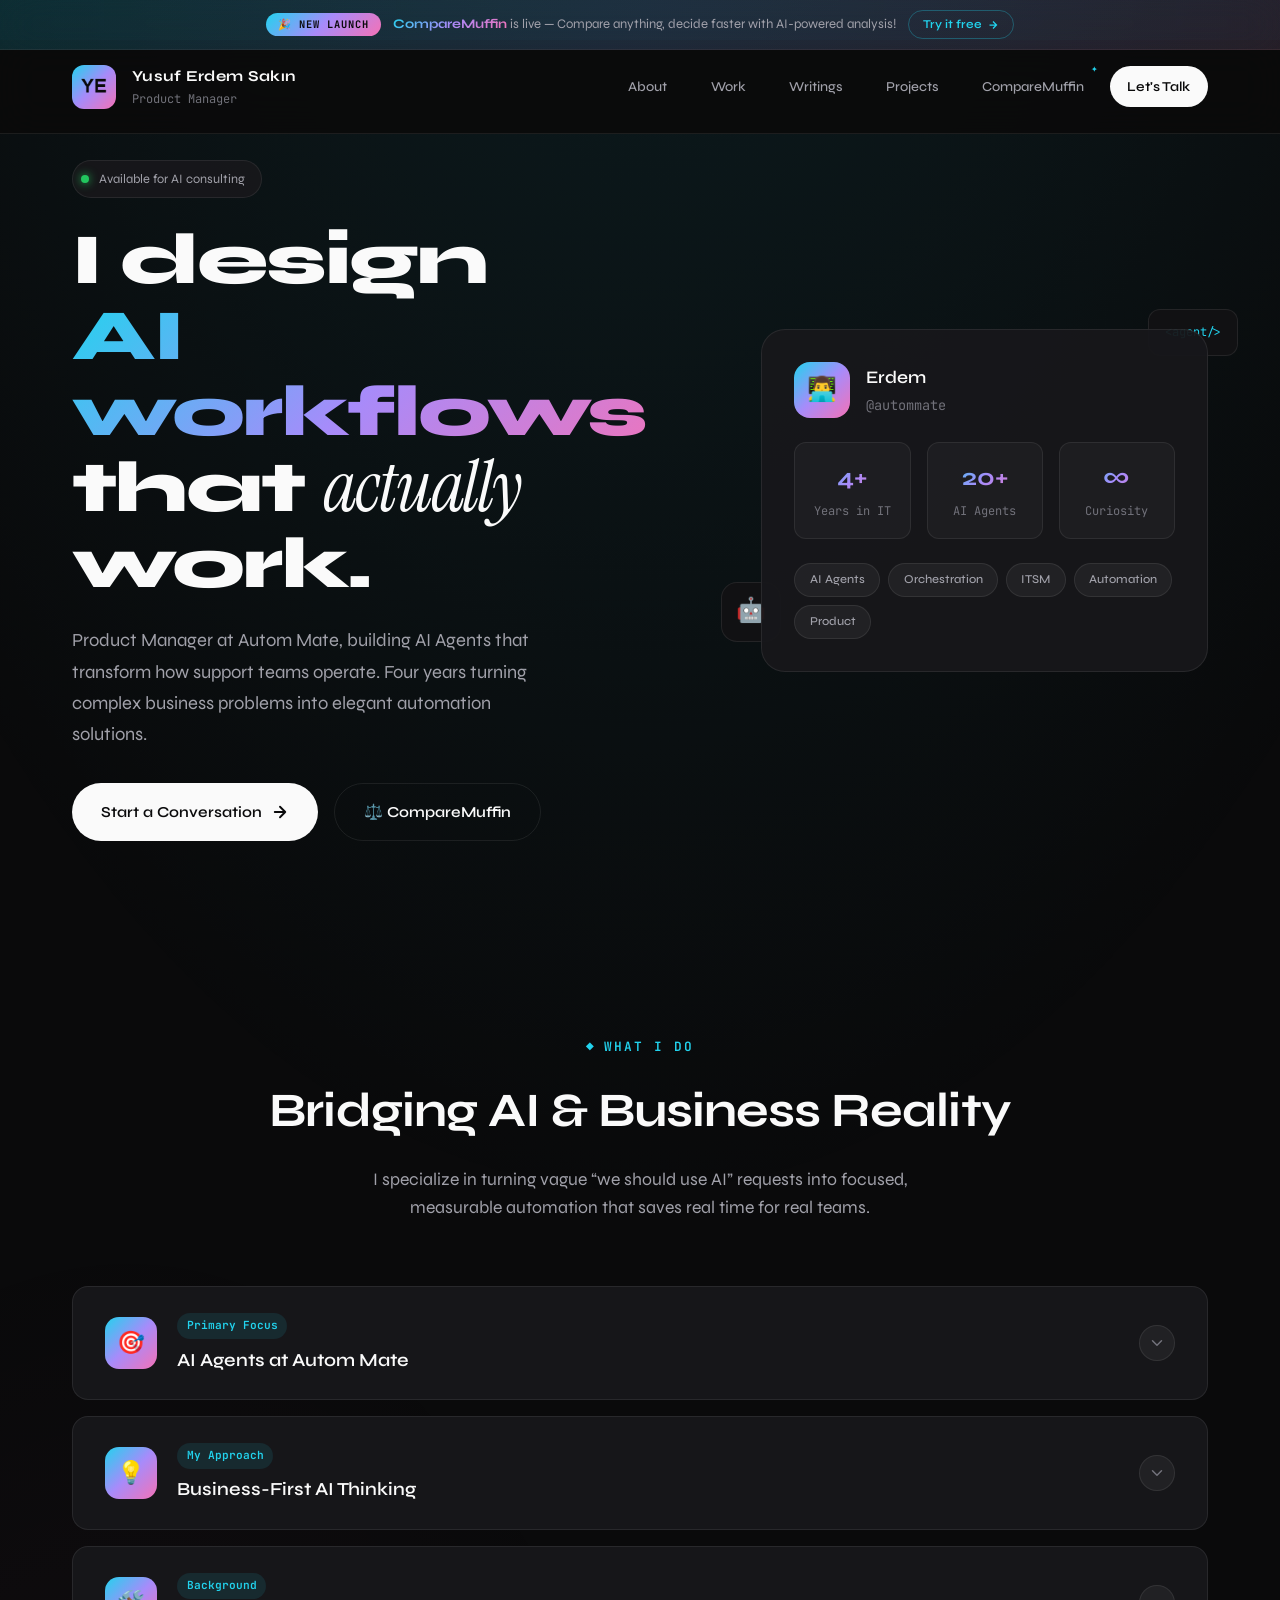
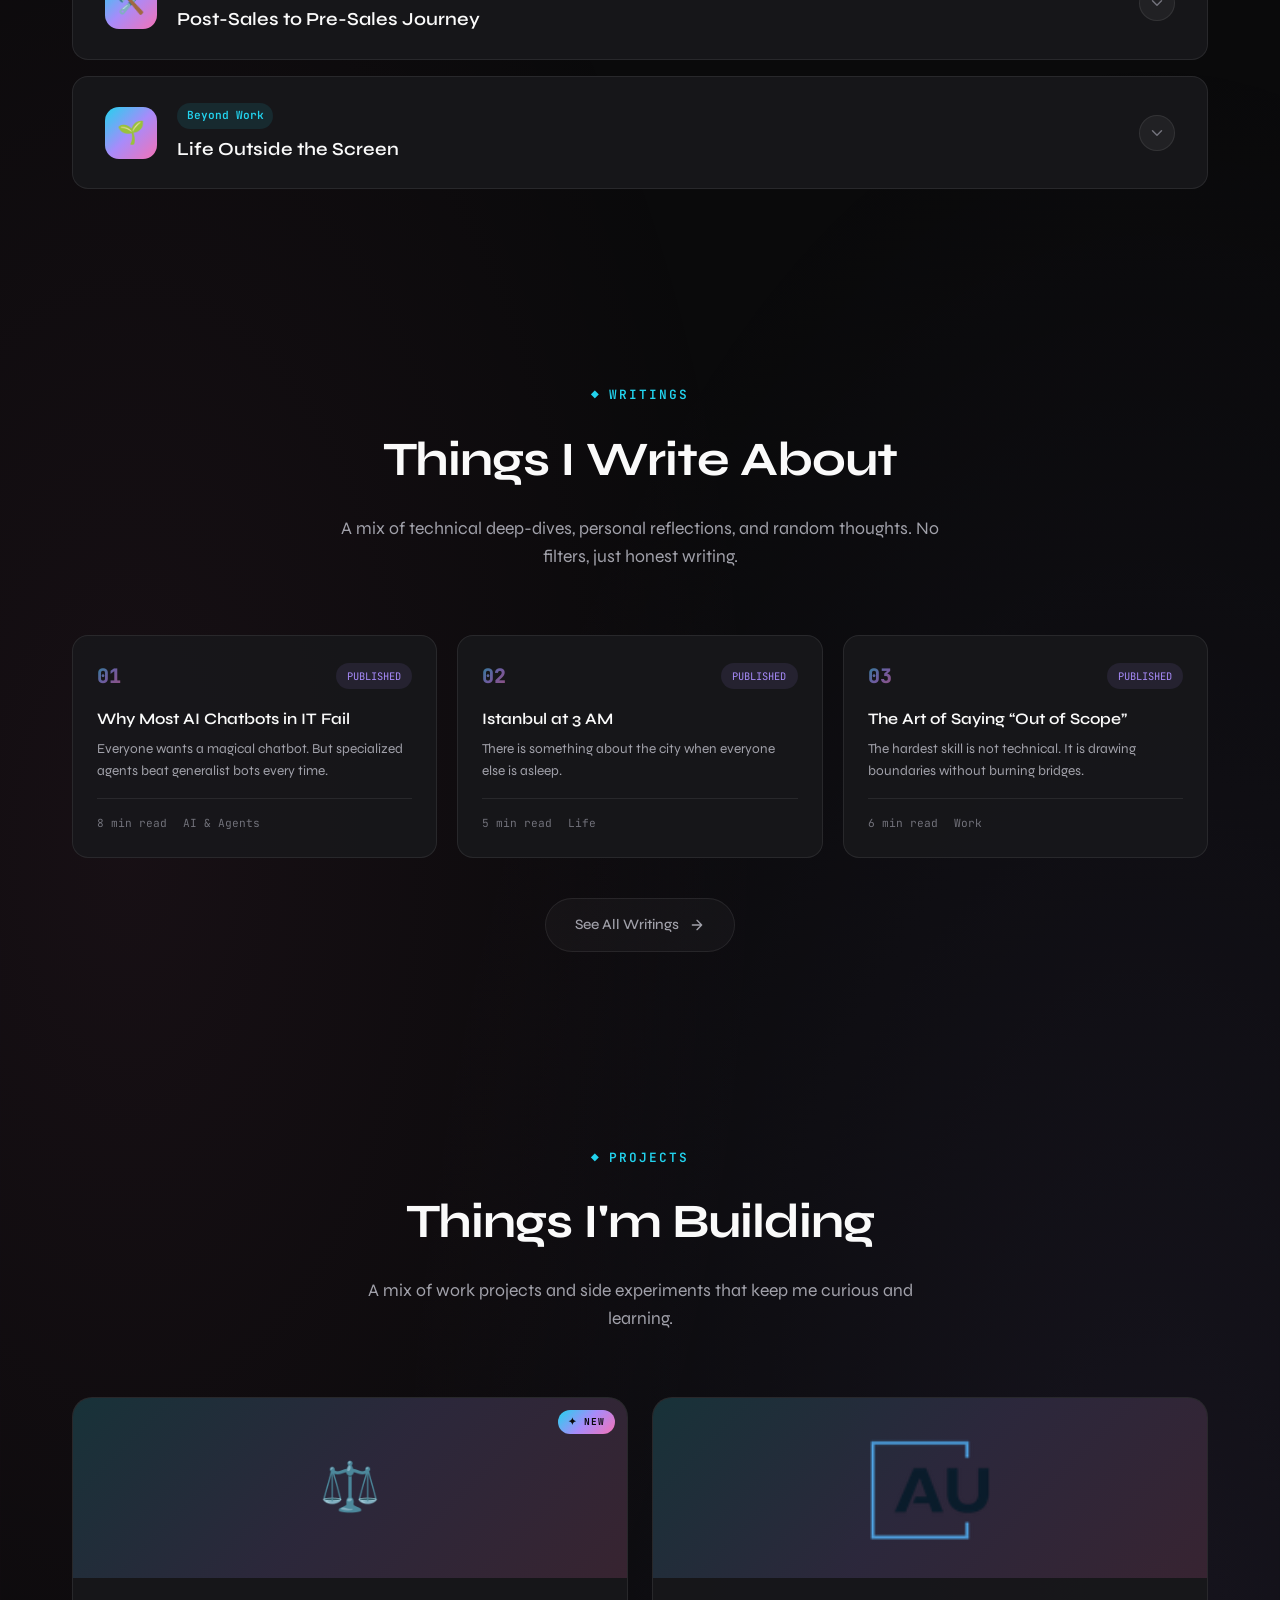
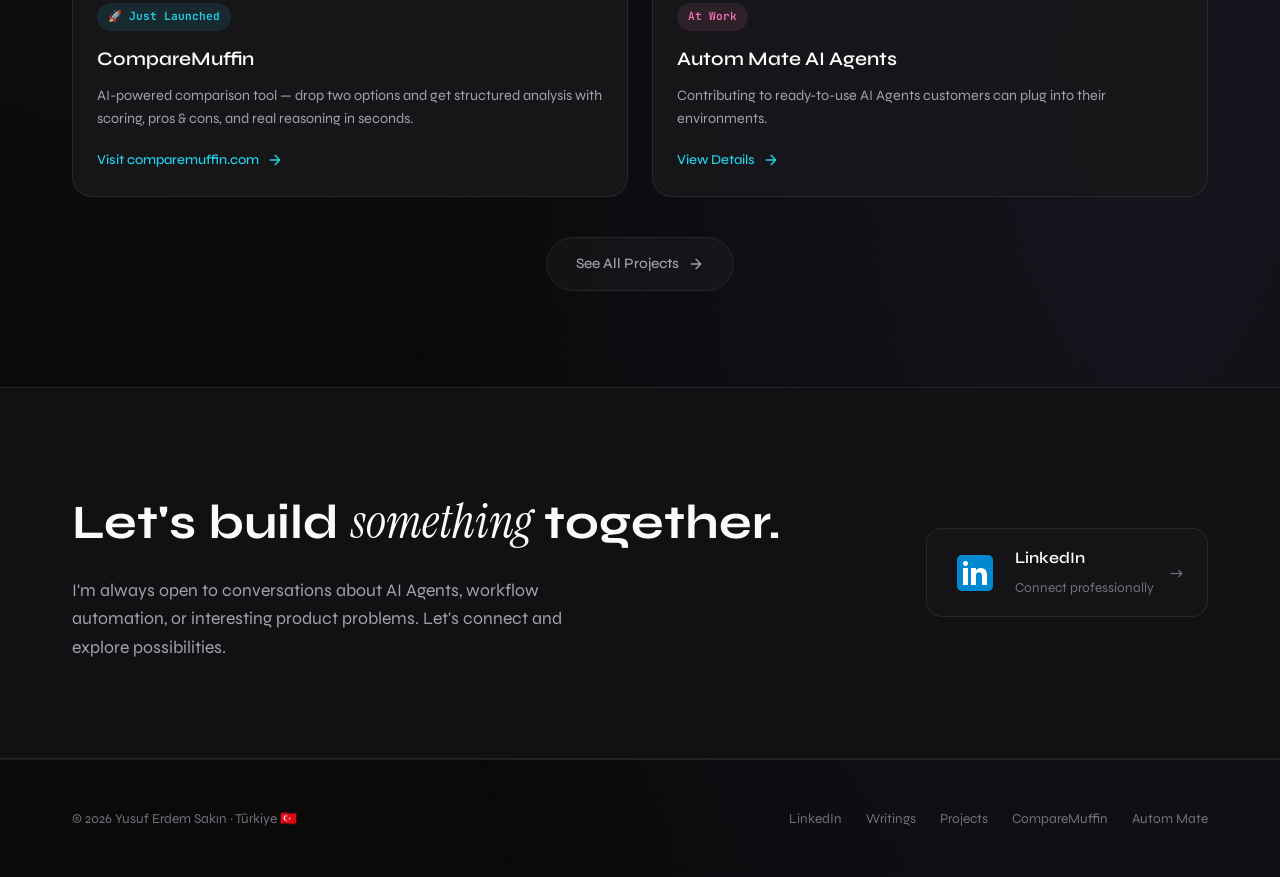
==== index.html @ fed578f1 "Update index.html" ====
<!DOCTYPE html>
<html lang="en">
  <head>
    <meta charset="UTF-8" />
    <title>Yusuf Erdem Sakın – AI Product Designer</title>
    <meta name="viewport" content="width=device-width, initial-scale=1" />
    <meta name="description" content="Personal website of Yusuf Erdem Sakın – Product Manager at Autom Mate, working on AI Agents and workflow automation." />
    <link rel="icon" type="image/png" sizes="32x32" href="favicon.png">
    <link rel="icon" type="image/png" sizes="16x16" href="favicon.png">
    <link rel="apple-touch-icon" sizes="180x180" href="favicon.png">
    <link rel="preconnect" href="https://fonts.googleapis.com">
    <link rel="preconnect" href="https://fonts.gstatic.com" crossorigin>
    <link href="https://fonts.googleapis.com/css2?family=Instrument+Serif:ital@0;1&family=Syne:wght@400;500;600;700;800&family=JetBrains+Mono:wght@400;500&display=swap" rel="stylesheet">
    <style>
      :root {
        --bg-primary: #0a0a0b;
        --bg-secondary: #111113;
        --bg-tertiary: #18181b;
        --bg-card: rgba(24, 24, 27, 0.6);
        --border: rgba(255, 255, 255, 0.08);
        --border-hover: rgba(255, 255, 255, 0.15);
        --text-primary: #fafafa;
        --text-secondary: #a1a1aa;
        --text-muted: #71717a;
        --accent-primary: #22d3ee;
        --accent-secondary: #a78bfa;
        --accent-tertiary: #f472b6;
        --gradient-main: linear-gradient(135deg, #22d3ee 0%, #a78bfa 50%, #f472b6 100%);
        --gradient-subtle: linear-gradient(135deg, rgba(34, 211, 238, 0.15) 0%, rgba(167, 139, 250, 0.15) 50%, rgba(244, 114, 182, 0.15) 100%);
        --font-display: 'Syne', sans-serif;
        --font-serif: 'Instrument Serif', Georgia, serif;
        --font-mono: 'JetBrains Mono', monospace;
        --ease-out-expo: cubic-bezier(0.16, 1, 0.3, 1);
        --ease-out-back: cubic-bezier(0.34, 1.56, 0.64, 1);
      }
      * { box-sizing: border-box; margin: 0; padding: 0; }
      html { scroll-behavior: smooth; }
      body {
        font-family: var(--font-display); background: var(--bg-primary); color: var(--text-primary);
        -webkit-font-smoothing: antialiased; line-height: 1.6; overflow-x: hidden; transform: translateZ(0);
      }
      ::selection { background: var(--accent-primary); color: var(--bg-primary); }
      a { color: inherit; text-decoration: none; }
      .bg-gradient {
        position: fixed; inset: 0; pointer-events: none; z-index: -1;
        background: radial-gradient(ellipse 80% 50% at 50% -20%, rgba(34,211,238,0.12), transparent),
          radial-gradient(ellipse 60% 40% at 90% 80%, rgba(167,139,250,0.08), transparent),
          radial-gradient(ellipse 50% 30% at 10% 60%, rgba(244,114,182,0.06), transparent);
      }
      .page { position: relative; min-height: 100vh; }
      .container { max-width: 1200px; margin: 0 auto; padding: 0 2rem; }

      /* ANNOUNCEMENT BANNER */
      .announcement-bar {
        position: fixed; top: 0; left: 0; right: 0; z-index: 200; padding: 10px 2rem;
        background: linear-gradient(135deg, rgba(34,211,238,0.12), rgba(167,139,250,0.12), rgba(244,114,182,0.12));
        border-bottom: 1px solid var(--border); backdrop-filter: blur(20px); overflow: hidden;
      }
      .announcement-bar::before {
        content: ''; position: absolute; top: 0; left: -100%; width: 300%; height: 100%;
        background: linear-gradient(90deg, transparent, rgba(34,211,238,0.06), transparent);
        animation: shimmer 3s ease-in-out infinite;
      }
      @keyframes shimmer { 0%{transform:translateX(-33%)} 100%{transform:translateX(33%)} }
      .announcement-inner {
        position: relative; z-index: 1; display: flex; align-items: center;
        justify-content: center; gap: 12px; flex-wrap: wrap; max-width: 1200px; margin: 0 auto;
      }
      .announcement-badge {
        background: var(--gradient-main); color: var(--bg-primary); padding: 3px 12px;
        border-radius: 100px; font-size: 0.65rem; font-weight: 700; font-family: var(--font-mono);
        text-transform: uppercase; letter-spacing: 1px; animation: badgePulse 2s ease-in-out infinite;
      }
      @keyframes badgePulse {
        0%,100%{box-shadow:0 0 0 0 rgba(34,211,238,0.4)} 50%{box-shadow:0 0 0 6px rgba(34,211,238,0)}
      }
      .announcement-text { font-size: 0.82rem; color: var(--text-secondary); }
      .announcement-text strong {
        background: var(--gradient-main); -webkit-background-clip: text;
        -webkit-text-fill-color: transparent; background-clip: text; font-weight: 700;
      }
      .announcement-link {
        display: inline-flex; align-items: center; gap: 5px; padding: 4px 14px;
        border: 1px solid rgba(34,211,238,0.3); border-radius: 100px;
        font-size: 0.75rem; font-weight: 600; color: var(--accent-primary); transition: all 0.3s ease;
      }
      .announcement-link:hover {
        background: var(--accent-primary); color: var(--bg-primary);
        border-color: var(--accent-primary); transform: scale(1.05);
      }
      .announcement-link svg { transition: transform 0.3s ease; }
      .announcement-link:hover svg { transform: translateX(3px); }

      header {
        position: fixed; top: 40px; left: 0; right: 0; z-index: 100; padding: 1.5rem 0;
        background: rgba(10,10,11,0.9); backdrop-filter: blur(20px); border-bottom: 1px solid var(--border);
      }
      .nav { display: flex; align-items: center; justify-content: space-between; }
      .logo { display: flex; align-items: center; gap: 1rem; }
      .logo-mark { width: 44px; height: 44px; border-radius: 12px; object-fit: cover; transition: transform 0.4s var(--ease-out-back); }
      .logo:hover .logo-mark { transform: rotate(-10deg) scale(1.05); }
      .logo-text { display: flex; flex-direction: column; gap: 0.1rem; }
      .logo-name { font-weight: 700; font-size: 0.95rem; letter-spacing: 0.02em; }
      .logo-title { font-size: 0.75rem; color: var(--text-muted); font-family: var(--font-mono); }
      .nav-links { display: flex; align-items: center; gap: 0.5rem; }
      .nav-link {
        padding: 0.6rem 1.1rem; font-size: 0.85rem; font-weight: 500; color: var(--text-secondary);
        border-radius: 100px; transition: all 0.3s var(--ease-out-expo); position: relative;
      }
      .nav-link:hover { color: var(--text-primary); background: rgba(255,255,255,0.05); }
      .nav-link-cta { background: var(--text-primary); color: var(--bg-primary); font-weight: 600; }
      .nav-link-cta:hover { background: var(--accent-primary); color: var(--bg-primary); transform: translateY(-2px); box-shadow: 0 10px 30px rgba(34,211,238,0.3); }
      .nav-link-new { position: relative; }
      .nav-link-new::before {
        content: '\2726'; position: absolute; top: -2px; right: 4px; font-size: 0.5rem;
        color: var(--accent-primary); animation: sparkle 1.5s ease-in-out infinite;
      }
      @keyframes sparkle { 0%,100%{opacity:1;transform:scale(1)} 50%{opacity:0.4;transform:scale(0.7)} }

      .hero { min-height: 100vh; display: flex; align-items: center; padding: 10rem 0 6rem; position: relative; }
      .hero-content { display: grid; grid-template-columns: 1.4fr 1fr; gap: 4rem; align-items: center; }
      .hero-badge {
        display: inline-flex; align-items: center; gap: 0.6rem; padding: 0.5rem 1rem 0.5rem 0.5rem;
        background: rgba(24,24,27,0.95); border: 1px solid var(--border); border-radius: 100px;
        font-size: 0.8rem; color: var(--text-secondary); margin-bottom: 1.5rem;
        animation: slideUp 0.8s var(--ease-out-expo) 0.1s both;
      }
      .hero-badge-dot { width: 8px; height: 8px; background: #22c55e; border-radius: 50%; animation: pulse 2s ease-in-out infinite; box-shadow: 0 0 10px #22c55e; }
      @keyframes pulse { 0%,100%{opacity:1;transform:scale(1)} 50%{opacity:0.5;transform:scale(0.8)} }
      .hero-title { font-size: clamp(3rem,6vw,4.5rem); font-weight: 800; line-height: 1.05; letter-spacing: -0.03em; margin-bottom: 1.5rem; animation: slideUp 0.8s var(--ease-out-expo) 0.2s both; }
      .hero-title-line { display: block; }
      .hero-title-gradient { background: var(--gradient-main); -webkit-background-clip: text; -webkit-text-fill-color: transparent; background-clip: text; }
      .hero-title-serif { font-family: var(--font-serif); font-weight: 400; font-style: italic; }
      .hero-subtitle { font-size: 1.15rem; color: var(--text-secondary); max-width: 480px; margin-bottom: 2rem; line-height: 1.7; animation: slideUp 0.8s var(--ease-out-expo) 0.3s both; }
      .hero-cta { display: flex; gap: 1rem; animation: slideUp 0.8s var(--ease-out-expo) 0.4s both; }
      .btn { display: inline-flex; align-items: center; gap: 0.6rem; padding: 1rem 1.8rem; font-size: 0.95rem; font-weight: 600; font-family: var(--font-display); border-radius: 100px; border: none; cursor: pointer; transition: all 0.4s var(--ease-out-expo); }
      .btn-primary { background: var(--text-primary); color: var(--bg-primary); }
      .btn-primary:hover { background: var(--accent-primary); transform: translateY(-3px); box-shadow: 0 20px 40px rgba(34,211,238,0.25); }
      .btn-secondary { background: transparent; color: var(--text-primary); border: 1px solid var(--border); }
      .btn-secondary:hover { border-color: var(--text-primary); background: rgba(255,255,255,0.05); }
      .btn-icon { transition: transform 0.3s var(--ease-out-expo); }
      .btn:hover .btn-icon { transform: translateX(4px); }

      .hero-card { position: relative; animation: slideUp 0.8s var(--ease-out-expo) 0.5s both; }
      .hero-card-inner { background: rgba(24,24,27,0.95); border: 1px solid var(--border); border-radius: 24px; padding: 2rem; position: relative; overflow: hidden; }
      .hero-card-inner::before { content: ''; position: absolute; inset: 0; background: var(--gradient-subtle); opacity: 0; transition: opacity 0.4s ease; }
      .hero-card:hover .hero-card-inner::before { opacity: 1; }
      .hero-card-header { display: flex; align-items: center; gap: 1rem; margin-bottom: 1.5rem; position: relative; z-index: 1; }
      .hero-card-avatar { width: 56px; height: 56px; border-radius: 16px; background: var(--gradient-main); display: flex; align-items: center; justify-content: center; font-size: 1.5rem; }
      .hero-card-info h3 { font-size: 1.1rem; font-weight: 600; margin-bottom: 0.2rem; }
      .hero-card-info p { font-size: 0.85rem; color: var(--text-muted); font-family: var(--font-mono); }
      .hero-card-stats { display: grid; grid-template-columns: repeat(3,1fr); gap: 1rem; margin-bottom: 1.5rem; position: relative; z-index: 1; }
      .stat { text-align: center; padding: 1rem; background: rgba(255,255,255,0.03); border-radius: 12px; border: 1px solid var(--border); }
      .stat-value { font-size: 1.5rem; font-weight: 700; background: var(--gradient-main); -webkit-background-clip: text; -webkit-text-fill-color: transparent; background-clip: text; }
      .stat-label { font-size: 0.75rem; color: var(--text-muted); margin-top: 0.3rem; font-family: var(--font-mono); }
      .hero-card-tags { display: flex; flex-wrap: wrap; gap: 0.5rem; position: relative; z-index: 1; }
      .tag { padding: 0.4rem 0.9rem; font-size: 0.75rem; font-weight: 500; background: rgba(255,255,255,0.05); border: 1px solid var(--border); border-radius: 100px; color: var(--text-secondary); transition: all 0.3s ease; }
      .tag:hover { border-color: var(--accent-primary); color: var(--accent-primary); }
      .floating-element { position: absolute; pointer-events: none; }
      .floating-code { top: -20px; right: -30px; background: var(--bg-secondary); border: 1px solid var(--border); border-radius: 12px; padding: 0.8rem 1rem; font-family: var(--font-mono); font-size: 0.75rem; color: var(--accent-primary); animation: float 6s ease-in-out infinite; }
      .floating-emoji { bottom: 30px; left: -40px; width: 60px; height: 60px; background: var(--bg-secondary); border: 1px solid var(--border); border-radius: 16px; display: flex; align-items: center; justify-content: center; font-size: 1.5rem; animation: float 5s ease-in-out infinite reverse; }
      @keyframes float { 0%,100%{transform:translateY(0) rotate(0deg)} 50%{transform:translateY(-15px) rotate(3deg)} }

      section { padding: 6rem 0; position: relative; }
      .section-header { text-align: center; margin-bottom: 4rem; }
      .section-label { display: inline-flex; align-items: center; gap: 0.5rem; font-size: 0.8rem; font-weight: 600; font-family: var(--font-mono); color: var(--accent-primary); text-transform: uppercase; letter-spacing: 0.15em; margin-bottom: 1rem; }
      .section-title { font-size: clamp(2rem,4vw,3rem); font-weight: 700; letter-spacing: -0.02em; margin-bottom: 1rem; }
      .section-subtitle { font-size: 1.1rem; color: var(--text-secondary); max-width: 600px; margin: 0 auto; }

      .work-grid { display: flex; flex-direction: column; gap: 1rem; }
      .work-card { background: rgba(24,24,27,0.95); border: 1px solid var(--border); border-radius: 16px; overflow: hidden; transition: border-color 0.3s ease; }
      .work-card:hover { border-color: var(--border-hover); }
      .work-card.active { border-color: var(--accent-primary); }
      .work-card-header { display: flex; align-items: center; gap: 1.25rem; padding: 1.5rem 2rem; cursor: pointer; transition: background 0.3s ease; }
      .work-card-header:hover { background: rgba(255,255,255,0.02); }
      .work-card-icon { width: 52px; height: 52px; border-radius: 14px; background: var(--gradient-main); display: flex; align-items: center; justify-content: center; font-size: 1.4rem; flex-shrink: 0; }
      .work-card-header-content { flex: 1; min-width: 0; }
      .work-card-label { display: inline-block; font-size: 0.7rem; font-weight: 600; font-family: var(--font-mono); padding: 0.25rem 0.6rem; background: rgba(34,211,238,0.1); color: var(--accent-primary); border-radius: 100px; margin-bottom: 0.4rem; }
      .work-card-header h3 { font-size: 1.15rem; font-weight: 600; margin: 0; }
      .work-card-toggle { width: 36px; height: 36px; border-radius: 50%; background: rgba(255,255,255,0.05); border: 1px solid var(--border); display: flex; align-items: center; justify-content: center; flex-shrink: 0; transition: all 0.4s var(--ease-out-expo); }
      .work-card-toggle svg { width: 18px; height: 18px; color: var(--text-muted); transition: transform 0.4s var(--ease-out-expo), color 0.3s ease; }
      .work-card.active .work-card-toggle { background: var(--accent-primary); border-color: var(--accent-primary); }
      .work-card.active .work-card-toggle svg { transform: rotate(180deg); color: var(--bg-primary); }
      .work-card-body { max-height: 0; overflow: hidden; transition: max-height 0.5s var(--ease-out-expo); }
      .work-card.active .work-card-body { max-height: 600px; }
      .work-card-content { padding: 0 2rem 2rem; border-top: 1px solid var(--border); }
      .work-card-description { font-size: 0.95rem; color: var(--text-secondary); line-height: 1.8; margin: 1.5rem 0; }
      .work-card-details { display: grid; grid-template-columns: repeat(2,1fr); gap: 1rem; margin-bottom: 1.5rem; }
      .work-card-detail { background: rgba(255,255,255,0.02); border: 1px solid var(--border); border-radius: 10px; padding: 1rem; }
      .work-card-detail-label { font-size: 0.7rem; font-family: var(--font-mono); color: var(--text-muted); text-transform: uppercase; letter-spacing: 0.05em; margin-bottom: 0.4rem; }
      .work-card-detail-value { font-size: 0.9rem; color: var(--text-primary); font-weight: 500; }
      .work-card-highlights { margin-bottom: 1.5rem; }
      .work-card-highlights h4 { font-size: 0.8rem; font-family: var(--font-mono); color: var(--text-muted); text-transform: uppercase; letter-spacing: 0.05em; margin-bottom: 0.75rem; }
      .work-card-highlights ul { list-style: none; display: flex; flex-direction: column; gap: 0.5rem; }
      .work-card-highlights li { font-size: 0.9rem; color: var(--text-secondary); padding-left: 1.25rem; position: relative; }
      .work-card-highlights li::before { content: '\2192'; position: absolute; left: 0; color: var(--accent-primary); }
      .work-card-meta { display: flex; flex-wrap: wrap; gap: 0.5rem; }
      .work-card-meta span { font-size: 0.75rem; font-family: var(--font-mono); color: var(--text-muted); padding: 0.35rem 0.75rem; background: rgba(255,255,255,0.03); border: 1px solid var(--border); border-radius: 6px; }

      .writing-preview-grid { display: grid; grid-template-columns: repeat(3,1fr); gap: 1.25rem; }
      .writing-preview-card { background: rgba(24,24,27,0.95); border: 1px solid var(--border); border-radius: 16px; padding: 1.5rem; transition: all 0.3s var(--ease-out-expo); cursor: pointer; display: block; }
      .writing-preview-card:hover { border-color: var(--accent-secondary); transform: translateY(-4px); }
      .writing-preview-header { display: flex; align-items: center; justify-content: space-between; margin-bottom: 1rem; }
      .writing-preview-number { font-size: 1.25rem; font-weight: 800; font-family: var(--font-mono); background: var(--gradient-main); -webkit-background-clip: text; -webkit-text-fill-color: transparent; background-clip: text; opacity: 0.6; }
      .writing-preview-status { font-size: 0.65rem; font-family: var(--font-mono); padding: 0.3rem 0.7rem; border-radius: 100px; background: rgba(167,139,250,0.1); color: var(--accent-secondary); text-transform: uppercase; }
      .writing-preview-card h3 { font-size: 1rem; font-weight: 600; margin-bottom: 0.5rem; line-height: 1.4; }
      .writing-preview-card p { font-size: 0.85rem; color: var(--text-secondary); line-height: 1.6; display: -webkit-box; -webkit-line-clamp: 2; -webkit-box-orient: vertical; overflow: hidden; }
      .writing-preview-meta { display: flex; align-items: center; gap: 1rem; margin-top: 1rem; padding-top: 1rem; border-top: 1px solid var(--border); }
      .writing-preview-meta span { font-size: 0.7rem; font-family: var(--font-mono); color: var(--text-muted); }

      .projects-preview-grid { display: grid; grid-template-columns: repeat(2,1fr); gap: 1.5rem; }
      .project-card { background: rgba(24,24,27,0.95); border: 1px solid var(--border); border-radius: 20px; overflow: hidden; transition: border-color 0.3s ease, transform 0.3s ease; cursor: pointer; position: relative; }
      .project-card:hover { border-color: var(--border-hover); transform: translateY(-4px); }
      .project-visual { height: 180px; background: var(--gradient-subtle); display: flex; align-items: center; justify-content: center; }
      .project-visual-content { font-size: 3rem; }
      .project-info { padding: 1.5rem; }
      .project-label { display: inline-block; font-size: 0.7rem; font-weight: 600; font-family: var(--font-mono); padding: 0.3rem 0.7rem; border-radius: 100px; margin-bottom: 0.8rem; }
      .project-label-work { background: rgba(244,114,182,0.1); color: var(--accent-tertiary); }
      .project-label-new { background: rgba(34,211,238,0.1); color: var(--accent-primary); }
      .project-info h3 { font-size: 1.2rem; font-weight: 600; margin-bottom: 0.6rem; }
      .project-info p { font-size: 0.9rem; color: var(--text-secondary); line-height: 1.6; margin-bottom: 1rem; }
      .project-link { display: inline-flex; align-items: center; gap: 0.5rem; font-size: 0.85rem; font-weight: 500; color: var(--accent-primary); transition: gap 0.3s ease; }
      .project-link:hover { gap: 0.8rem; }
      .project-new-badge { position: absolute; top: 12px; right: 12px; background: var(--gradient-main); color: var(--bg-primary); padding: 4px 10px; border-radius: 100px; font-size: 0.6rem; font-weight: 700; font-family: var(--font-mono); text-transform: uppercase; letter-spacing: 1px; z-index: 2; animation: badgePulse 2s ease-in-out infinite; }

      .section-cta { display: flex; justify-content: center; margin-top: 2.5rem; }
      .section-cta-btn { display: inline-flex; align-items: center; gap: 0.6rem; padding: 0.9rem 1.8rem; background: rgba(255,255,255,0.03); border: 1px solid var(--border); border-radius: 100px; font-size: 0.9rem; font-weight: 500; color: var(--text-secondary); transition: all 0.3s var(--ease-out-expo); }
      .section-cta-btn:hover { background: rgba(255,255,255,0.06); border-color: var(--border-hover); color: var(--text-primary); transform: translateY(-2px); }
      .section-cta-btn svg { transition: transform 0.3s ease; }
      .section-cta-btn:hover svg { transform: translateX(4px); }

      .contact-section { background: var(--bg-secondary); border-top: 1px solid var(--border); border-bottom: 1px solid var(--border); }
      .contact-content { display: grid; grid-template-columns: 1fr auto; gap: 4rem; align-items: center; }
      .contact-text h2 { font-size: clamp(2rem,4vw,3rem); font-weight: 700; margin-bottom: 1rem; }
      .contact-text h2 span { font-family: var(--font-serif); font-style: italic; font-weight: 400; }
      .contact-text p { font-size: 1.1rem; color: var(--text-secondary); max-width: 500px; }
      .contact-actions { display: flex; flex-direction: column; gap: 1rem; }
      .contact-btn { display: flex; align-items: center; gap: 1rem; padding: 1rem 1.5rem; background: var(--bg-card); border: 1px solid var(--border); border-radius: 16px; transition: all 0.3s var(--ease-out-expo); }
      .contact-btn:hover { border-color: var(--accent-primary); transform: translateX(10px); }
      .contact-btn-icon { width: 44px; height: 44px; border-radius: 12px; background: var(--gradient-main); display: flex; align-items: center; justify-content: center; font-size: 1.2rem; }
      .contact-btn-icon-image { width: 48px; height: 48px; background: transparent; padding: 0; }
      .contact-logo { width: 48px; height: 48px; border-radius: 12px; object-fit: cover; display: block; }
      .contact-btn-text { flex: 1; }
      .contact-btn-text strong { display: block; font-weight: 600; margin-bottom: 0.2rem; }
      .contact-btn-text span { font-size: 0.85rem; color: var(--text-muted); }
      .contact-btn-arrow { color: var(--text-muted); transition: transform 0.3s ease; }
      .contact-btn:hover .contact-btn-arrow { transform: translateX(5px); color: var(--accent-primary); }

      footer { padding: 3rem 0; border-top: 1px solid var(--border); }
      .footer-content { display: flex; justify-content: space-between; align-items: center; }
      .footer-copy { font-size: 0.85rem; color: var(--text-muted); }
      .footer-links { display: flex; gap: 1.5rem; }
      .footer-links a { font-size: 0.85rem; color: var(--text-muted); transition: color 0.3s ease; }
      .footer-links a:hover { color: var(--accent-primary); }

      @keyframes slideUp { from{opacity:0;transform:translateY(30px)} to{opacity:1;transform:translateY(0)} }
      .animate-on-scroll { opacity: 1; }

      @media (max-width: 900px) {
        .hero-content,.projects-preview-grid { grid-template-columns: 1fr; }
        .writing-preview-grid { grid-template-columns: 1fr; }
        .contact-content { grid-template-columns: 1fr; gap: 2rem; }
        .nav-links { display: none; }
        .floating-element { display: none; }
      }
      @media (max-width: 600px) {
        .hero { padding: 9rem 0 4rem; }
        .hero-cta { flex-direction: column; }
        .btn { justify-content: center; }
        .footer-content { flex-direction: column; gap: 1rem; text-align: center; }
        .work-card-details { grid-template-columns: 1fr; }
      }
      .stagger-1{transition-delay:0.1s} .stagger-2{transition-delay:0.2s} .stagger-3{transition-delay:0.3s} .stagger-4{transition-delay:0.4s}
    </style>
  </head>
  <body>
    <div class="bg-gradient"></div>
    <div class="page">
      <div class="announcement-bar">
        <div class="announcement-inner">
          <span class="announcement-badge">&#127881; New Launch</span>
          <span class="announcement-text"><strong>CompareMuffin</strong> is live &mdash; Compare anything, decide faster with AI-powered analysis!</span>
          <a href="https://comparemuffin.com" target="_blank" class="announcement-link">Try it free <svg width="12" height="12" viewBox="0 0 24 24" fill="none" stroke="currentColor" stroke-width="2.5"><path d="M5 12h14M12 5l7 7-7 7"/></svg></a>
        </div>
      </div>
      <header>
        <div class="container">
          <nav class="nav">
            <a href="#" class="logo">
              <img src="favicon.png" alt="YE" class="logo-mark">
              <div class="logo-text"><div class="logo-name">Yusuf Erdem Sak&#305;n</div><div class="logo-title">Product Manager</div></div>
            </a>
            <div class="nav-links">
              <a href="#about" class="nav-link">About</a>
              <a href="#work" class="nav-link">Work</a>
              <a href="writings.html" class="nav-link">Writings</a>
              <a href="projects.html" class="nav-link">Projects</a>
              <a href="https://comparemuffin.com" target="_blank" class="nav-link nav-link-new">CompareMuffin</a>
              <a href="#contact" class="nav-link nav-link-cta">Let's Talk</a>
            </div>
          </nav>
        </div>
      </header>
      <main>
        <section class="hero" id="about">
          <div class="container"><div class="hero-content">
            <div class="hero-text">
              <div class="hero-badge"><span class="hero-badge-dot"></span> Available for AI consulting</div>
              <h1 class="hero-title">
                <span class="hero-title-line">I design</span>
                <span class="hero-title-line hero-title-gradient">AI workflows</span>
                <span class="hero-title-line">that <span class="hero-title-serif">actually</span> work.</span>
              </h1>
              <p class="hero-subtitle">Product Manager at Autom Mate, building AI Agents that transform how support teams operate. Four years turning complex business problems into elegant automation solutions.</p>
              <div class="hero-cta">
                <a href="#contact" class="btn btn-primary">Start a Conversation <svg class="btn-icon" width="18" height="18" viewBox="0 0 24 24" fill="none" stroke="currentColor" stroke-width="2.5" stroke-linecap="round" stroke-linejoin="round"><path d="M5 12h14M12 5l7 7-7 7"/></svg></a>
                <a href="https://comparemuffin.com" target="_blank" class="btn btn-secondary">&#9878;&#65039; CompareMuffin</a>
              </div>
            </div>
            <div class="hero-card">
              <div class="floating-element floating-code">&lt;agent/&gt;</div>
              <div class="floating-element floating-emoji">&#129302;</div>
              <div class="hero-card-inner">
                <div class="hero-card-header">
                  <div class="hero-card-avatar">&#128104;&#8205;&#128187;</div>
                  <div class="hero-card-info"><h3>Erdem</h3><p>@autommate</p></div>
                </div>
                <div class="hero-card-stats">
                  <div class="stat"><div class="stat-value">4+</div><div class="stat-label">Years in IT</div></div>
                  <div class="stat"><div class="stat-value">20+</div><div class="stat-label">AI Agents</div></div>
                  <div class="stat"><div class="stat-value">&infin;</div><div class="stat-label">Curiosity</div></div>
                </div>
                <div class="hero-card-tags">
                  <span class="tag">AI Agents</span><span class="tag">Orchestration</span><span class="tag">ITSM</span><span class="tag">Automation</span><span class="tag">Product</span>
                </div>
              </div>
            </div>
          </div></div>
        </section>

        <section id="work">
          <div class="container">
            <div class="section-header">
              <div class="section-label"><span>&#9670;</span> What I Do</div>
              <h2 class="section-title">Bridging AI &amp; Business Reality</h2>
              <p class="section-subtitle">I specialize in turning vague &ldquo;we should use AI&rdquo; requests into focused, measurable automation that saves real time for real teams.</p>
            </div>
            <div class="work-grid">
              <article class="work-card animate-on-scroll stagger-1">
                <div class="work-card-header" onclick="toggleCard(this)">
                  <div class="work-card-icon">&#127919;</div>
                  <div class="work-card-header-content"><span class="work-card-label">Primary Focus</span><h3>AI Agents at Autom Mate</h3></div>
                  <div class="work-card-toggle"><svg viewBox="0 0 24 24" fill="none" stroke="currentColor" stroke-width="2" stroke-linecap="round" stroke-linejoin="round"><polyline points="6 9 12 15 18 9"></polyline></svg></div>
                </div>
                <div class="work-card-body"><div class="work-card-content">
                  <p class="work-card-description">At Autom Mate, I lead pre-sales and solution design&mdash;transforming customer challenges into end-to-end AI workflows. My work spans ticket triage, knowledge search, approvals, and automations integrated with enterprise tools like ServiceNow, Xurrent, and beyond.</p>
                  <div class="work-card-details">
                    <div class="work-card-detail"><div class="work-card-detail-label">Role</div><div class="work-card-detail-value">Product Manager</div></div>
                    <div class="work-card-detail"><div class="work-card-detail-label">Focus Area</div><div class="work-card-detail-value">Enterprise AI Agents, Presales</div></div>
                    <div class="work-card-detail"><div class="work-card-detail-label">Integrations</div><div class="work-card-detail-value">ServiceNow, Atlassian, FreshDesk, Microsoft</div></div>
                    <div class="work-card-detail"><div class="work-card-detail-label">AI Stack</div><div class="work-card-detail-value">OpenAI, Copilot, Gemini, Local LLMs/SLMs</div></div>
                  </div>
                  <div class="work-card-highlights"><h4>Key Responsibilities</h4><ul>
                    <li>Designing multi-step AI agents for IT service management workflows</li>
                    <li>Building POCs and demos for enterprise prospects</li>
                    <li>Collaborating with engineering on agent architecture and capabilities</li>
                    <li>Creating technical documentation and solution blueprints</li>
                  </ul></div>
                  <div class="work-card-meta"><span>Agentic Flows</span><span>Orchestration</span><span>IT Ops</span><span>Pre-Sales</span></div>
                </div></div>
              </article>
              <article class="work-card animate-on-scroll stagger-2">
                <div class="work-card-header" onclick="toggleCard(this)">
                  <div class="work-card-icon">&#128161;</div>
                  <div class="work-card-header-content"><span class="work-card-label">My Approach</span><h3>Business-First AI Thinking</h3></div>
                  <div class="work-card-toggle"><svg viewBox="0 0 24 24" fill="none" stroke="currentColor" stroke-width="2" stroke-linecap="round" stroke-linejoin="round"><polyline points="6 9 12 15 18 9"></polyline></svg></div>
                </div>
                <div class="work-card-body"><div class="work-card-content">
                  <p class="work-card-description">I believe the best AI solutions start with understanding the business, not the technology. Before writing a single prompt or designing an agent, I ask: who owns this process? Where does the data live? What does &ldquo;better&rdquo; actually mean for this team?</p>
                  <div class="work-card-details">
                    <div class="work-card-detail"><div class="work-card-detail-label">Philosophy</div><div class="work-card-detail-value">Outcomes over outputs</div></div>
                    <div class="work-card-detail"><div class="work-card-detail-label">Method</div><div class="work-card-detail-value">Discovery &rarr; Design &rarr; Validate</div></div>
                    <div class="work-card-detail"><div class="work-card-detail-label">Stakeholders</div><div class="work-card-detail-value">IT Ops, Support Teams, Leadership</div></div>
                    <div class="work-card-detail"><div class="work-card-detail-label">Success Metric</div><div class="work-card-detail-value">ROI Created, Time Saved, Errors Reduced</div></div>
                  </div>
                  <div class="work-card-highlights"><h4>How I Approach Projects</h4><ul>
                    <li>Map the current workflow before proposing automation</li>
                    <li>Identify the 20% of work causing 80% of the pain</li>
                    <li>Start small with high-impact, low-risk use cases</li>
                    <li>Measure baseline metrics before and after implementation</li>
                  </ul></div>
                  <div class="work-card-meta"><span>Outcome-Driven</span><span>Tech &harr; Business</span><span>Practical</span><span>Data-Informed</span></div>
                </div></div>
              </article>
              <article class="work-card animate-on-scroll stagger-3">
                <div class="work-card-header" onclick="toggleCard(this)">
                  <div class="work-card-icon">&#128736;&#65039;</div>
                  <div class="work-card-header-content"><span class="work-card-label">Background</span><h3>Post-Sales to Pre-Sales Journey</h3></div>
                  <div class="work-card-toggle"><svg viewBox="0 0 24 24" fill="none" stroke="currentColor" stroke-width="2" stroke-linecap="round" stroke-linejoin="round"><polyline points="6 9 12 15 18 9"></polyline></svg></div>
                </div>
                <div class="work-card-body"><div class="work-card-content">
                  <p class="work-card-description">My foundation is industrial engineering&mdash;systems thinking, process optimization, and understanding how things actually work in practice. Over four years, I led post-sales teams for major ITSM vendors.</p>
                  <div class="work-card-details">
                    <div class="work-card-detail"><div class="work-card-detail-label">Education</div><div class="work-card-detail-value">Industrial Engineering</div></div>
                    <div class="work-card-detail"><div class="work-card-detail-label">Experience</div><div class="work-card-detail-value">4+ Years in IT Industry</div></div>
                    <div class="work-card-detail"><div class="work-card-detail-label">Previous Tools</div><div class="work-card-detail-value">ServiceNow, ManageEngine, SolarWinds, Xurrent</div></div>
                    <div class="work-card-detail"><div class="work-card-detail-label">Domain</div><div class="work-card-detail-value">AI, Agentic Workflow, Automation</div></div>
                  </div>
                  <div class="work-card-highlights"><h4>Career Milestones</h4><ul>
                    <li>Led post-sales implementation for 50+ enterprise customers</li>
                    <li>Transitioned from support to solution design and product</li>
                    <li>Developed expertise across multiple ITSM platforms</li>
                    <li>Now combining domain knowledge with AI and workflow capabilities</li>
                  </ul></div>
                  <div class="work-card-meta"><span>ITSM Tools</span><span>Customer Success</span><span>Implementation</span><span>Support</span></div>
                </div></div>
              </article>
              <article class="work-card animate-on-scroll stagger-4">
                <div class="work-card-header" onclick="toggleCard(this)">
                  <div class="work-card-icon">&#127793;</div>
                  <div class="work-card-header-content"><span class="work-card-label">Beyond Work</span><h3>Life Outside the Screen</h3></div>
                  <div class="work-card-toggle"><svg viewBox="0 0 24 24" fill="none" stroke="currentColor" stroke-width="2" stroke-linecap="round" stroke-linejoin="round"><polyline points="6 9 12 15 18 9"></polyline></svg></div>
                </div>
                <div class="work-card-body"><div class="work-card-content">
                  <p class="work-card-description">When I'm not designing AI flows, you'll find me maintaining my planted aquariums, playing guitar, cycling around &Ccedil;anakkale, or deep in an immersive game. I believe balance fuels creativity.</p>
                  <div class="work-card-details">
                    <div class="work-card-detail"><div class="work-card-detail-label">&#128032; Aquariums</div><div class="work-card-detail-value">Planted tanks, aquascaping</div></div>
                    <div class="work-card-detail"><div class="work-card-detail-label">&#127928; Music</div><div class="work-card-detail-value">Guitar, Rock &amp; Metal</div></div>
                    <div class="work-card-detail"><div class="work-card-detail-label">&#128692; Cycling</div><div class="work-card-detail-value">City rides around &Ccedil;anakkale</div></div>
                    <div class="work-card-detail"><div class="work-card-detail-label">&#127918; Gaming</div><div class="work-card-detail-value">Strategy, FPS, MOBA</div></div>
                  </div>
                  <div class="work-card-highlights"><h4>Why These Matter</h4><ul>
                    <li>Aquariums teach patience and systems thinking</li>
                    <li>Music provides creative expression and stress relief</li>
                    <li>Cycling clears the mind and sparks new ideas</li>
                    <li>Gaming inspires UX thinking and problem-solving</li>
                  </ul></div>
                  <div class="work-card-meta"><span>Aquariums &#128032;</span><span>Guitar &#127928;</span><span>Cycling &#128692;</span><span>Gaming &#127918;</span></div>
                </div></div>
              </article>
            </div>
          </div>
        </section>

        <section id="writing">
          <div class="container">
            <div class="section-header">
              <div class="section-label"><span>&#9670;</span> Writings</div>
              <h2 class="section-title">Things I Write About</h2>
              <p class="section-subtitle">A mix of technical deep-dives, personal reflections, and random thoughts. No filters, just honest writing.</p>
            </div>
            <div class="writing-preview-grid">
              <a href="writings.html" class="writing-preview-card animate-on-scroll stagger-1">
                <div class="writing-preview-header"><span class="writing-preview-number">01</span><span class="writing-preview-status">Published</span></div>
                <h3>Why Most AI Chatbots in IT Fail</h3><p>Everyone wants a magical chatbot. But specialized agents beat generalist bots every time.</p>
                <div class="writing-preview-meta"><span>8 min read</span><span>AI &amp; Agents</span></div>
              </a>
              <a href="writings.html" class="writing-preview-card animate-on-scroll stagger-2">
                <div class="writing-preview-header"><span class="writing-preview-number">02</span><span class="writing-preview-status">Published</span></div>
                <h3>Istanbul at 3 AM</h3><p>There is something about the city when everyone else is asleep.</p>
                <div class="writing-preview-meta"><span>5 min read</span><span>Life</span></div>
              </a>
              <a href="writings.html" class="writing-preview-card animate-on-scroll stagger-3">
                <div class="writing-preview-header"><span class="writing-preview-number">03</span><span class="writing-preview-status">Published</span></div>
                <h3>The Art of Saying &ldquo;Out of Scope&rdquo;</h3><p>The hardest skill is not technical. It is drawing boundaries without burning bridges.</p>
                <div class="writing-preview-meta"><span>6 min read</span><span>Work</span></div>
              </a>
            </div>
            <div class="section-cta"><a href="writings.html" class="section-cta-btn">See All Writings <svg width="16" height="16" viewBox="0 0 24 24" fill="none" stroke="currentColor" stroke-width="2" stroke-linecap="round" stroke-linejoin="round"><path d="M5 12h14M12 5l7 7-7 7"/></svg></a></div>
          </div>
        </section>

        <section id="projects">
          <div class="container">
            <div class="section-header">
              <div class="section-label"><span>&#9670;</span> Projects</div>
              <h2 class="section-title">Things I'm Building</h2>
              <p class="section-subtitle">A mix of work projects and side experiments that keep me curious and learning.</p>
            </div>
            <div class="projects-preview-grid">
              <a href="https://comparemuffin.com" target="_blank" class="project-card animate-on-scroll stagger-1">
                <span class="project-new-badge">&#10022; NEW</span>
                <div class="project-visual"><div class="project-visual-content">&#9878;&#65039;</div></div>
                <div class="project-info">
                  <span class="project-label project-label-new">&#128640; Just Launched</span>
                  <h3>CompareMuffin</h3>
                  <p>AI-powered comparison tool &mdash; drop two options and get structured analysis with scoring, pros &amp; cons, and real reasoning in seconds.</p>
                  <span class="project-link">Visit comparemuffin.com <svg width="16" height="16" viewBox="0 0 24 24" fill="none" stroke="currentColor" stroke-width="2" stroke-linecap="round" stroke-linejoin="round"><path d="M5 12h14M12 5l7 7-7 7"/></svg></span>
                </div>
              </a>
              <a href="projects.html" class="project-card animate-on-scroll stagger-2">
                <div class="project-visual"><img src="au2.png" alt="Autom Mate Logo" style="height:120px;width:auto;"></div>
                <div class="project-info">
                  <span class="project-label project-label-work">At Work</span>
                  <h3>Autom Mate AI Agents</h3>
                  <p>Contributing to ready-to-use AI Agents customers can plug into their environments.</p>
                  <span class="project-link">View Details <svg width="16" height="16" viewBox="0 0 24 24" fill="none" stroke="currentColor" stroke-width="2" stroke-linecap="round" stroke-linejoin="round"><path d="M5 12h14M12 5l7 7-7 7"/></svg></span>
                </div>
              </a>
            </div>
            <div class="section-cta"><a href="projects.html" class="section-cta-btn">See All Projects <svg width="16" height="16" viewBox="0 0 24 24" fill="none" stroke="currentColor" stroke-width="2" stroke-linecap="round" stroke-linejoin="round"><path d="M5 12h14M12 5l7 7-7 7"/></svg></a></div>
          </div>
        </section>

        <section class="contact-section" id="contact">
          <div class="container"><div class="contact-content">
            <div class="contact-text animate-on-scroll">
              <h2>Let's build <span>something</span> together.</h2>
              <p>I'm always open to conversations about AI Agents, workflow automation, or interesting product problems. Let's connect and explore possibilities.</p>
            </div>
            <div class="contact-actions animate-on-scroll stagger-1">
              <a href="https://www.linkedin.com/in/yusuferdemsakin/" target="_blank" rel="noopener noreferrer" class="contact-btn">
                <div class="contact-btn-icon contact-btn-icon-image"><img src="linkedin2.png" alt="LinkedIn Logo" class="contact-logo"></div>
                <div class="contact-btn-text"><strong>LinkedIn</strong><span>Connect professionally</span></div>
                <span class="contact-btn-arrow">&rarr;</span>
              </a>
            </div>
          </div></div>
        </section>
      </main>
      <footer>
        <div class="container"><div class="footer-content">
          <div class="footer-copy">&copy; <span id="year"></span> Yusuf Erdem Sak&#305;n &middot; T&uuml;rkiye &#127481;&#127479;</div>
          <div class="footer-links">
            <a href="https://www.linkedin.com/in/yusuferdemsakin/" target="_blank" rel="noopener noreferrer">LinkedIn</a>
            <a href="writings.html">Writings</a>
            <a href="projects.html">Projects</a>
            <a href="https://comparemuffin.com" target="_blank" rel="noopener noreferrer">CompareMuffin</a>
            <a href="https://autommate.com" target="_blank" rel="noopener noreferrer">Autom Mate</a>
          </div>
        </div></div>
      </footer>
    </div>
    <script>
      document.getElementById('year').textContent = new Date().getFullYear();
      function toggleCard(header) {
        var card = header.closest('.work-card');
        var isActive = card.classList.contains('active');
        document.querySelectorAll('.work-card').forEach(function(c) { c.classList.remove('active'); });
        if (!isActive) card.classList.add('active');
      }
      document.querySelectorAll('a[href^="#"]').forEach(function(anchor) {
        anchor.addEventListener('click', function(e) {
          e.preventDefault();
          var target = document.querySelector(this.getAttribute('href'));
          if (target) target.scrollIntoView({ behavior: 'smooth', block: 'start' });
        });
      });
    </script><script>
(function(){if(!window.chatbase||window.chatbase("getState")!=="initialized"){window.chatbase=(...arguments)=>{if(!window.chatbase.q){window.chatbase.q=[]}window.chatbase.q.push(arguments)};window.chatbase=new Proxy(window.chatbase,{get(target,prop){if(prop==="q"){return target.q}return(...args)=>target(prop,...args)}})}const onLoad=function(){const script=document.createElement("script");script.src="https://www.chatbase.co/embed.min.js";script.id="bSVuH7iHq-Qgd80cFghUC";script.domain="www.chatbase.co";document.body.appendChild(script)};if(document.readyState==="complete"){onLoad()}else{window.addEventListener("load",onLoad)}})();
</script>
  </body>
</html>
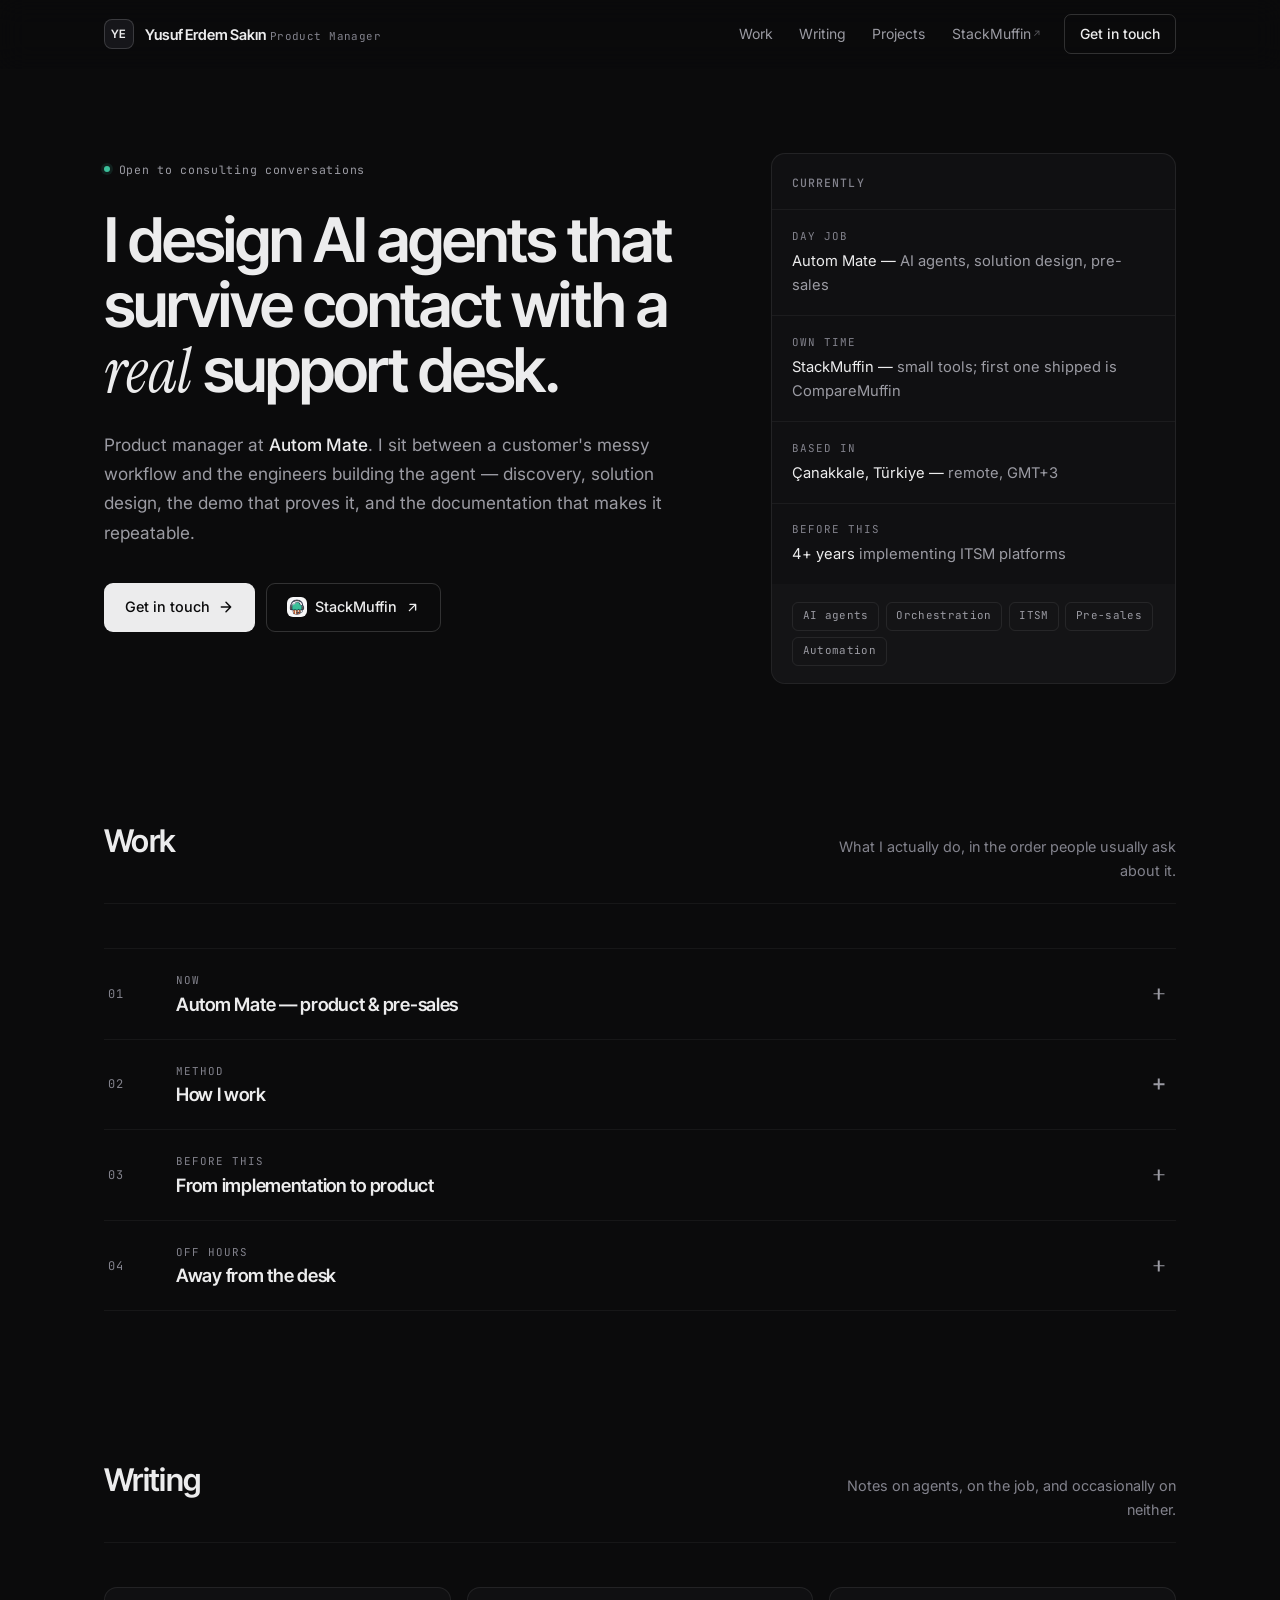
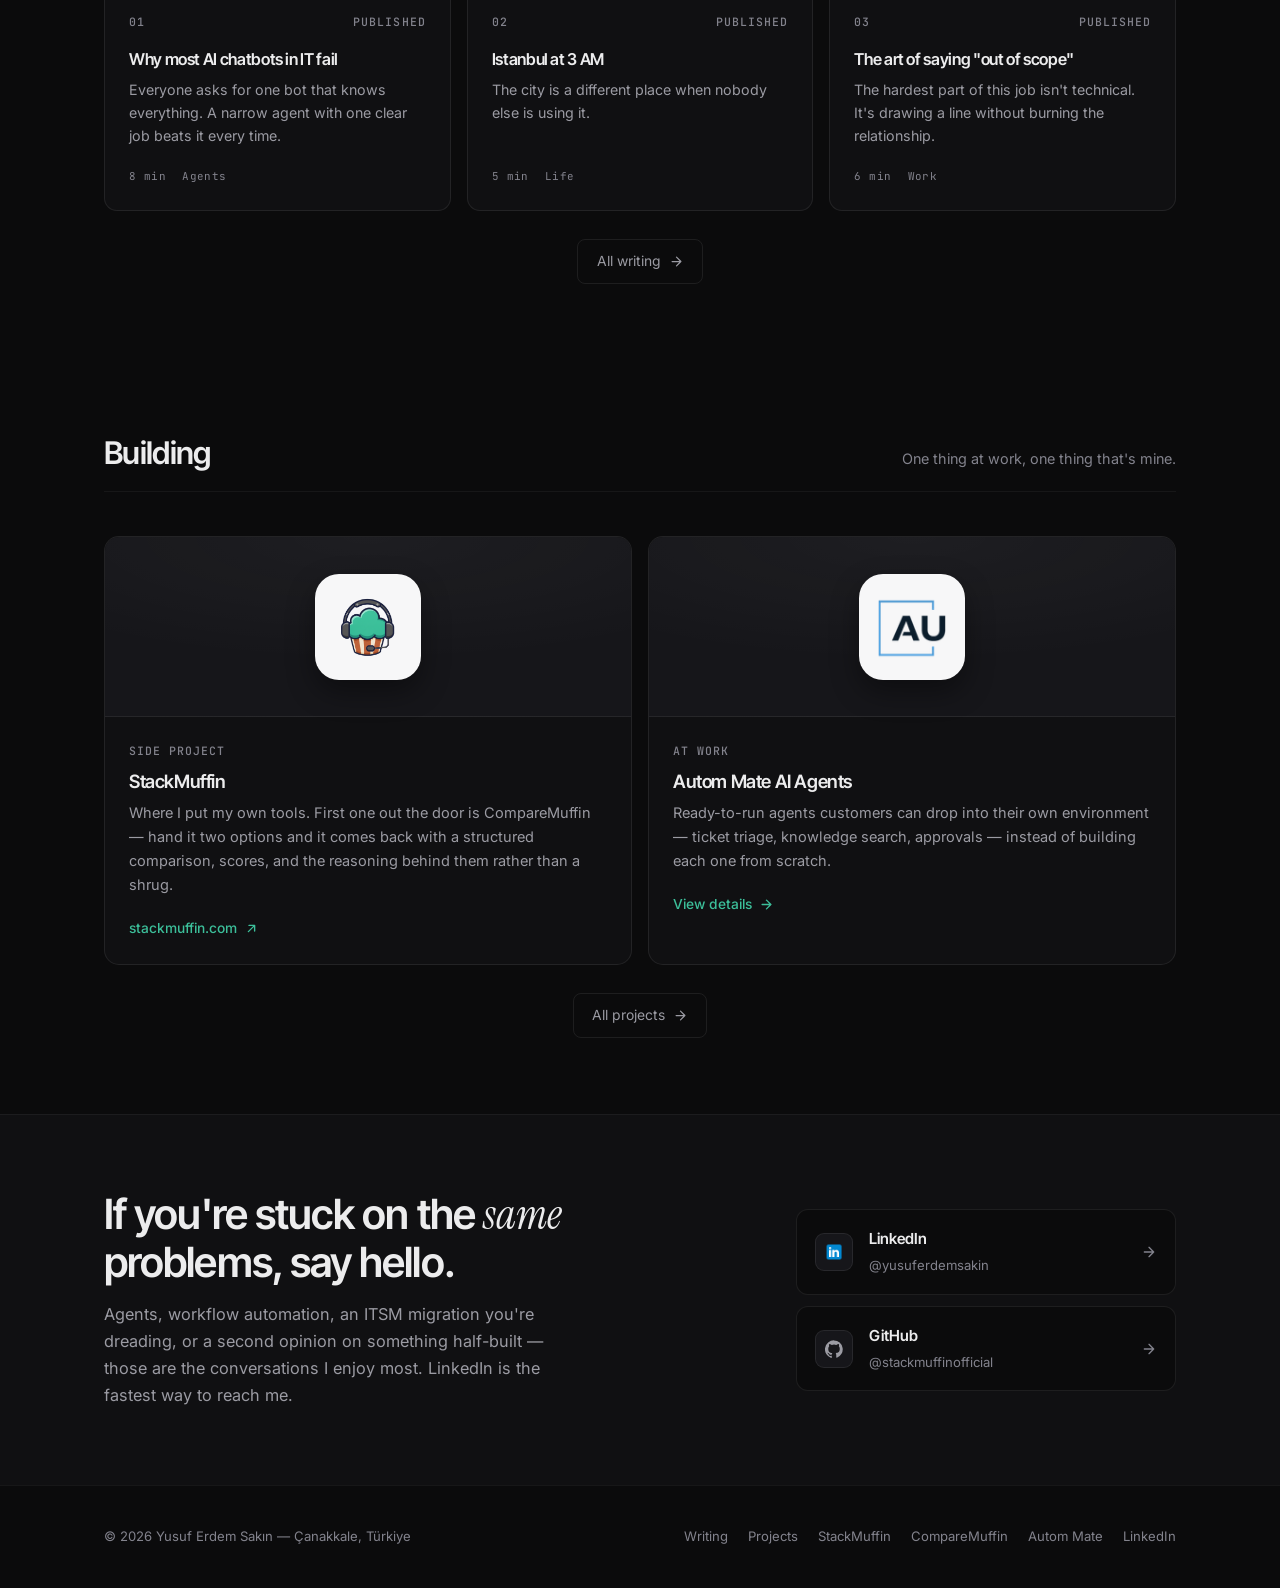
==== commit 717f8a0f: "Add files via upload" ====
--- a/index.html
+++ b/index.html
@@ -2,552 +2,560 @@
 <html lang="en">
   <head>
     <meta charset="UTF-8" />
-    <title>Yusuf Erdem Sakın – AI Product Designer</title>
     <meta name="viewport" content="width=device-width, initial-scale=1" />
-    <meta name="description" content="Personal website of Yusuf Erdem Sakın – Product Manager at Autom Mate, working on AI Agents and workflow automation." />
-    <link rel="icon" type="image/png" sizes="32x32" href="favicon.png">
-    <link rel="icon" type="image/png" sizes="16x16" href="favicon.png">
-    <link rel="apple-touch-icon" sizes="180x180" href="favicon.png">
-    <link rel="preconnect" href="https://fonts.googleapis.com">
-    <link rel="preconnect" href="https://fonts.gstatic.com" crossorigin>
-    <link href="https://fonts.googleapis.com/css2?family=Instrument+Serif:ital@0;1&family=Syne:wght@400;500;600;700;800&family=JetBrains+Mono:wght@400;500&display=swap" rel="stylesheet">
+    <title>Yusuf Erdem Sakın — Product Manager, AI agents</title>
+    <meta name="description" content="Yusuf Erdem Sakın — Product Manager at Autom Mate. I design AI agents for IT and support teams: discovery, solution design, demos and the docs that make them repeatable." />
+    <meta name="author" content="Yusuf Erdem Sakın" />
+    <link rel="canonical" href="https://erdemsakin.com/" />
+
+    <meta property="og:type" content="website" />
+    <meta property="og:url" content="https://erdemsakin.com/" />
+    <meta property="og:title" content="Yusuf Erdem Sakın — Product Manager, AI agents" />
+    <meta property="og:description" content="I design AI agents that survive contact with a real support desk. Product Manager at Autom Mate." />
+    <meta property="og:image" content="https://erdemsakin.com/logo.png" />
+    <meta name="twitter:card" content="summary" />
+
+    <link rel="icon" type="image/png" sizes="32x32" href="favicon.png" />
+    <link rel="icon" type="image/png" sizes="16x16" href="favicon.png" />
+    <link rel="apple-touch-icon" sizes="180x180" href="favicon.png" />
+
+    <link rel="preconnect" href="https://fonts.googleapis.com" />
+    <link rel="preconnect" href="https://fonts.gstatic.com" crossorigin />
+    <link href="https://fonts.googleapis.com/css2?family=Inter+Tight:wght@400;500;600;700&amp;family=Inter:wght@400;500&amp;family=Instrument+Serif:ital@0;1&amp;family=JetBrains+Mono:wght@400;500&amp;display=swap" rel="stylesheet" />
+    <link rel="stylesheet" href="site.css" />
+
     <style>
-      :root {
-        --bg-primary: #0a0a0b;
-        --bg-secondary: #111113;
-        --bg-tertiary: #18181b;
-        --bg-card: rgba(24, 24, 27, 0.6);
-        --border: rgba(255, 255, 255, 0.08);
-        --border-hover: rgba(255, 255, 255, 0.15);
-        --text-primary: #fafafa;
-        --text-secondary: #a1a1aa;
-        --text-muted: #71717a;
-        --accent-primary: #22d3ee;
-        --accent-secondary: #a78bfa;
-        --accent-tertiary: #f472b6;
-        --gradient-main: linear-gradient(135deg, #22d3ee 0%, #a78bfa 50%, #f472b6 100%);
-        --gradient-subtle: linear-gradient(135deg, rgba(34, 211, 238, 0.15) 0%, rgba(167, 139, 250, 0.15) 50%, rgba(244, 114, 182, 0.15) 100%);
-        --font-display: 'Syne', sans-serif;
-        --font-serif: 'Instrument Serif', Georgia, serif;
-        --font-mono: 'JetBrains Mono', monospace;
-        --ease-out-expo: cubic-bezier(0.16, 1, 0.3, 1);
-        --ease-out-back: cubic-bezier(0.34, 1.56, 0.64, 1);
-      }
-      * { box-sizing: border-box; margin: 0; padding: 0; }
-      html { scroll-behavior: smooth; }
-      body {
-        font-family: var(--font-display); background: var(--bg-primary); color: var(--text-primary);
-        -webkit-font-smoothing: antialiased; line-height: 1.6; overflow-x: hidden; transform: translateZ(0);
-      }
-      ::selection { background: var(--accent-primary); color: var(--bg-primary); }
-      a { color: inherit; text-decoration: none; }
-      .bg-gradient {
-        position: fixed; inset: 0; pointer-events: none; z-index: -1;
-        background: radial-gradient(ellipse 80% 50% at 50% -20%, rgba(34,211,238,0.12), transparent),
-          radial-gradient(ellipse 60% 40% at 90% 80%, rgba(167,139,250,0.08), transparent),
-          radial-gradient(ellipse 50% 30% at 10% 60%, rgba(244,114,182,0.06), transparent);
-      }
-      .page { position: relative; min-height: 100vh; }
-      .container { max-width: 1200px; margin: 0 auto; padding: 0 2rem; }
-
-      /* ANNOUNCEMENT BANNER */
-      .announcement-bar {
-        position: fixed; top: 0; left: 0; right: 0; z-index: 200; padding: 10px 2rem;
-        background: linear-gradient(135deg, rgba(34,211,238,0.12), rgba(167,139,250,0.12), rgba(244,114,182,0.12));
-        border-bottom: 1px solid var(--border); backdrop-filter: blur(20px); overflow: hidden;
-      }
-      .announcement-bar::before {
-        content: ''; position: absolute; top: 0; left: -100%; width: 300%; height: 100%;
-        background: linear-gradient(90deg, transparent, rgba(34,211,238,0.06), transparent);
-        animation: shimmer 3s ease-in-out infinite;
-      }
-      @keyframes shimmer { 0%{transform:translateX(-33%)} 100%{transform:translateX(33%)} }
-      .announcement-inner {
-        position: relative; z-index: 1; display: flex; align-items: center;
-        justify-content: center; gap: 12px; flex-wrap: wrap; max-width: 1200px; margin: 0 auto;
-      }
-      .announcement-badge {
-        background: var(--gradient-main); color: var(--bg-primary); padding: 3px 12px;
-        border-radius: 100px; font-size: 0.65rem; font-weight: 700; font-family: var(--font-mono);
-        text-transform: uppercase; letter-spacing: 1px; animation: badgePulse 2s ease-in-out infinite;
-      }
-      @keyframes badgePulse {
-        0%,100%{box-shadow:0 0 0 0 rgba(34,211,238,0.4)} 50%{box-shadow:0 0 0 6px rgba(34,211,238,0)}
-      }
-      .announcement-text { font-size: 0.82rem; color: var(--text-secondary); }
-      .announcement-text strong {
-        background: var(--gradient-main); -webkit-background-clip: text;
-        -webkit-text-fill-color: transparent; background-clip: text; font-weight: 700;
-      }
-      .announcement-link {
-        display: inline-flex; align-items: center; gap: 5px; padding: 4px 14px;
-        border: 1px solid rgba(34,211,238,0.3); border-radius: 100px;
-        font-size: 0.75rem; font-weight: 600; color: var(--accent-primary); transition: all 0.3s ease;
-      }
-      .announcement-link:hover {
-        background: var(--accent-primary); color: var(--bg-primary);
-        border-color: var(--accent-primary); transform: scale(1.05);
-      }
-      .announcement-link svg { transition: transform 0.3s ease; }
-      .announcement-link:hover svg { transform: translateX(3px); }
-
-      header {
-        position: fixed; top: 40px; left: 0; right: 0; z-index: 100; padding: 1.5rem 0;
-        background: rgba(10,10,11,0.9); backdrop-filter: blur(20px); border-bottom: 1px solid var(--border);
-      }
-      .nav { display: flex; align-items: center; justify-content: space-between; }
-      .logo { display: flex; align-items: center; gap: 1rem; }
-      .logo-mark { width: 44px; height: 44px; border-radius: 12px; object-fit: cover; transition: transform 0.4s var(--ease-out-back); }
-      .logo:hover .logo-mark { transform: rotate(-10deg) scale(1.05); }
-      .logo-text { display: flex; flex-direction: column; gap: 0.1rem; }
-      .logo-name { font-weight: 700; font-size: 0.95rem; letter-spacing: 0.02em; }
-      .logo-title { font-size: 0.75rem; color: var(--text-muted); font-family: var(--font-mono); }
-      .nav-links { display: flex; align-items: center; gap: 0.5rem; }
-      .nav-link {
-        padding: 0.6rem 1.1rem; font-size: 0.85rem; font-weight: 500; color: var(--text-secondary);
-        border-radius: 100px; transition: all 0.3s var(--ease-out-expo); position: relative;
-      }
-      .nav-link:hover { color: var(--text-primary); background: rgba(255,255,255,0.05); }
-      .nav-link-cta { background: var(--text-primary); color: var(--bg-primary); font-weight: 600; }
-      .nav-link-cta:hover { background: var(--accent-primary); color: var(--bg-primary); transform: translateY(-2px); box-shadow: 0 10px 30px rgba(34,211,238,0.3); }
-      .nav-link-new { position: relative; }
-      .nav-link-new::before {
-        content: '\2726'; position: absolute; top: -2px; right: 4px; font-size: 0.5rem;
-        color: var(--accent-primary); animation: sparkle 1.5s ease-in-out infinite;
-      }
-      @keyframes sparkle { 0%,100%{opacity:1;transform:scale(1)} 50%{opacity:0.4;transform:scale(0.7)} }
-
-      .hero { min-height: 100vh; display: flex; align-items: center; padding: 10rem 0 6rem; position: relative; }
-      .hero-content { display: grid; grid-template-columns: 1.4fr 1fr; gap: 4rem; align-items: center; }
-      .hero-badge {
-        display: inline-flex; align-items: center; gap: 0.6rem; padding: 0.5rem 1rem 0.5rem 0.5rem;
-        background: rgba(24,24,27,0.95); border: 1px solid var(--border); border-radius: 100px;
-        font-size: 0.8rem; color: var(--text-secondary); margin-bottom: 1.5rem;
-        animation: slideUp 0.8s var(--ease-out-expo) 0.1s both;
-      }
-      .hero-badge-dot { width: 8px; height: 8px; background: #22c55e; border-radius: 50%; animation: pulse 2s ease-in-out infinite; box-shadow: 0 0 10px #22c55e; }
-      @keyframes pulse { 0%,100%{opacity:1;transform:scale(1)} 50%{opacity:0.5;transform:scale(0.8)} }
-      .hero-title { font-size: clamp(3rem,6vw,4.5rem); font-weight: 800; line-height: 1.05; letter-spacing: -0.03em; margin-bottom: 1.5rem; animation: slideUp 0.8s var(--ease-out-expo) 0.2s both; }
-      .hero-title-line { display: block; }
-      .hero-title-gradient { background: var(--gradient-main); -webkit-background-clip: text; -webkit-text-fill-color: transparent; background-clip: text; }
-      .hero-title-serif { font-family: var(--font-serif); font-weight: 400; font-style: italic; }
-      .hero-subtitle { font-size: 1.15rem; color: var(--text-secondary); max-width: 480px; margin-bottom: 2rem; line-height: 1.7; animation: slideUp 0.8s var(--ease-out-expo) 0.3s both; }
-      .hero-cta { display: flex; gap: 1rem; animation: slideUp 0.8s var(--ease-out-expo) 0.4s both; }
-      .btn { display: inline-flex; align-items: center; gap: 0.6rem; padding: 1rem 1.8rem; font-size: 0.95rem; font-weight: 600; font-family: var(--font-display); border-radius: 100px; border: none; cursor: pointer; transition: all 0.4s var(--ease-out-expo); }
-      .btn-primary { background: var(--text-primary); color: var(--bg-primary); }
-      .btn-primary:hover { background: var(--accent-primary); transform: translateY(-3px); box-shadow: 0 20px 40px rgba(34,211,238,0.25); }
-      .btn-secondary { background: transparent; color: var(--text-primary); border: 1px solid var(--border); }
-      .btn-secondary:hover { border-color: var(--text-primary); background: rgba(255,255,255,0.05); }
-      .btn-icon { transition: transform 0.3s var(--ease-out-expo); }
-      .btn:hover .btn-icon { transform: translateX(4px); }
-
-      .hero-card { position: relative; animation: slideUp 0.8s var(--ease-out-expo) 0.5s both; }
-      .hero-card-inner { background: rgba(24,24,27,0.95); border: 1px solid var(--border); border-radius: 24px; padding: 2rem; position: relative; overflow: hidden; }
-      .hero-card-inner::before { content: ''; position: absolute; inset: 0; background: var(--gradient-subtle); opacity: 0; transition: opacity 0.4s ease; }
-      .hero-card:hover .hero-card-inner::before { opacity: 1; }
-      .hero-card-header { display: flex; align-items: center; gap: 1rem; margin-bottom: 1.5rem; position: relative; z-index: 1; }
-      .hero-card-avatar { width: 56px; height: 56px; border-radius: 16px; background: var(--gradient-main); display: flex; align-items: center; justify-content: center; font-size: 1.5rem; }
-      .hero-card-info h3 { font-size: 1.1rem; font-weight: 600; margin-bottom: 0.2rem; }
-      .hero-card-info p { font-size: 0.85rem; color: var(--text-muted); font-family: var(--font-mono); }
-      .hero-card-stats { display: grid; grid-template-columns: repeat(3,1fr); gap: 1rem; margin-bottom: 1.5rem; position: relative; z-index: 1; }
-      .stat { text-align: center; padding: 1rem; background: rgba(255,255,255,0.03); border-radius: 12px; border: 1px solid var(--border); }
-      .stat-value { font-size: 1.5rem; font-weight: 700; background: var(--gradient-main); -webkit-background-clip: text; -webkit-text-fill-color: transparent; background-clip: text; }
-      .stat-label { font-size: 0.75rem; color: var(--text-muted); margin-top: 0.3rem; font-family: var(--font-mono); }
-      .hero-card-tags { display: flex; flex-wrap: wrap; gap: 0.5rem; position: relative; z-index: 1; }
-      .tag { padding: 0.4rem 0.9rem; font-size: 0.75rem; font-weight: 500; background: rgba(255,255,255,0.05); border: 1px solid var(--border); border-radius: 100px; color: var(--text-secondary); transition: all 0.3s ease; }
-      .tag:hover { border-color: var(--accent-primary); color: var(--accent-primary); }
-      .floating-element { position: absolute; pointer-events: none; }
-      .floating-code { top: -20px; right: -30px; background: var(--bg-secondary); border: 1px solid var(--border); border-radius: 12px; padding: 0.8rem 1rem; font-family: var(--font-mono); font-size: 0.75rem; color: var(--accent-primary); animation: float 6s ease-in-out infinite; }
-      .floating-emoji { bottom: 30px; left: -40px; width: 60px; height: 60px; background: var(--bg-secondary); border: 1px solid var(--border); border-radius: 16px; display: flex; align-items: center; justify-content: center; font-size: 1.5rem; animation: float 5s ease-in-out infinite reverse; }
-      @keyframes float { 0%,100%{transform:translateY(0) rotate(0deg)} 50%{transform:translateY(-15px) rotate(3deg)} }
-
-      section { padding: 6rem 0; position: relative; }
-      .section-header { text-align: center; margin-bottom: 4rem; }
-      .section-label { display: inline-flex; align-items: center; gap: 0.5rem; font-size: 0.8rem; font-weight: 600; font-family: var(--font-mono); color: var(--accent-primary); text-transform: uppercase; letter-spacing: 0.15em; margin-bottom: 1rem; }
-      .section-title { font-size: clamp(2rem,4vw,3rem); font-weight: 700; letter-spacing: -0.02em; margin-bottom: 1rem; }
-      .section-subtitle { font-size: 1.1rem; color: var(--text-secondary); max-width: 600px; margin: 0 auto; }
-
-      .work-grid { display: flex; flex-direction: column; gap: 1rem; }
-      .work-card { background: rgba(24,24,27,0.95); border: 1px solid var(--border); border-radius: 16px; overflow: hidden; transition: border-color 0.3s ease; }
-      .work-card:hover { border-color: var(--border-hover); }
-      .work-card.active { border-color: var(--accent-primary); }
-      .work-card-header { display: flex; align-items: center; gap: 1.25rem; padding: 1.5rem 2rem; cursor: pointer; transition: background 0.3s ease; }
-      .work-card-header:hover { background: rgba(255,255,255,0.02); }
-      .work-card-icon { width: 52px; height: 52px; border-radius: 14px; background: var(--gradient-main); display: flex; align-items: center; justify-content: center; font-size: 1.4rem; flex-shrink: 0; }
-      .work-card-header-content { flex: 1; min-width: 0; }
-      .work-card-label { display: inline-block; font-size: 0.7rem; font-weight: 600; font-family: var(--font-mono); padding: 0.25rem 0.6rem; background: rgba(34,211,238,0.1); color: var(--accent-primary); border-radius: 100px; margin-bottom: 0.4rem; }
-      .work-card-header h3 { font-size: 1.15rem; font-weight: 600; margin: 0; }
-      .work-card-toggle { width: 36px; height: 36px; border-radius: 50%; background: rgba(255,255,255,0.05); border: 1px solid var(--border); display: flex; align-items: center; justify-content: center; flex-shrink: 0; transition: all 0.4s var(--ease-out-expo); }
-      .work-card-toggle svg { width: 18px; height: 18px; color: var(--text-muted); transition: transform 0.4s var(--ease-out-expo), color 0.3s ease; }
-      .work-card.active .work-card-toggle { background: var(--accent-primary); border-color: var(--accent-primary); }
-      .work-card.active .work-card-toggle svg { transform: rotate(180deg); color: var(--bg-primary); }
-      .work-card-body { max-height: 0; overflow: hidden; transition: max-height 0.5s var(--ease-out-expo); }
-      .work-card.active .work-card-body { max-height: 600px; }
-      .work-card-content { padding: 0 2rem 2rem; border-top: 1px solid var(--border); }
-      .work-card-description { font-size: 0.95rem; color: var(--text-secondary); line-height: 1.8; margin: 1.5rem 0; }
-      .work-card-details { display: grid; grid-template-columns: repeat(2,1fr); gap: 1rem; margin-bottom: 1.5rem; }
-      .work-card-detail { background: rgba(255,255,255,0.02); border: 1px solid var(--border); border-radius: 10px; padding: 1rem; }
-      .work-card-detail-label { font-size: 0.7rem; font-family: var(--font-mono); color: var(--text-muted); text-transform: uppercase; letter-spacing: 0.05em; margin-bottom: 0.4rem; }
-      .work-card-detail-value { font-size: 0.9rem; color: var(--text-primary); font-weight: 500; }
-      .work-card-highlights { margin-bottom: 1.5rem; }
-      .work-card-highlights h4 { font-size: 0.8rem; font-family: var(--font-mono); color: var(--text-muted); text-transform: uppercase; letter-spacing: 0.05em; margin-bottom: 0.75rem; }
-      .work-card-highlights ul { list-style: none; display: flex; flex-direction: column; gap: 0.5rem; }
-      .work-card-highlights li { font-size: 0.9rem; color: var(--text-secondary); padding-left: 1.25rem; position: relative; }
-      .work-card-highlights li::before { content: '\2192'; position: absolute; left: 0; color: var(--accent-primary); }
-      .work-card-meta { display: flex; flex-wrap: wrap; gap: 0.5rem; }
-      .work-card-meta span { font-size: 0.75rem; font-family: var(--font-mono); color: var(--text-muted); padding: 0.35rem 0.75rem; background: rgba(255,255,255,0.03); border: 1px solid var(--border); border-radius: 6px; }
-
-      .writing-preview-grid { display: grid; grid-template-columns: repeat(3,1fr); gap: 1.25rem; }
-      .writing-preview-card { background: rgba(24,24,27,0.95); border: 1px solid var(--border); border-radius: 16px; padding: 1.5rem; transition: all 0.3s var(--ease-out-expo); cursor: pointer; display: block; }
-      .writing-preview-card:hover { border-color: var(--accent-secondary); transform: translateY(-4px); }
-      .writing-preview-header { display: flex; align-items: center; justify-content: space-between; margin-bottom: 1rem; }
-      .writing-preview-number { font-size: 1.25rem; font-weight: 800; font-family: var(--font-mono); background: var(--gradient-main); -webkit-background-clip: text; -webkit-text-fill-color: transparent; background-clip: text; opacity: 0.6; }
-      .writing-preview-status { font-size: 0.65rem; font-family: var(--font-mono); padding: 0.3rem 0.7rem; border-radius: 100px; background: rgba(167,139,250,0.1); color: var(--accent-secondary); text-transform: uppercase; }
-      .writing-preview-card h3 { font-size: 1rem; font-weight: 600; margin-bottom: 0.5rem; line-height: 1.4; }
-      .writing-preview-card p { font-size: 0.85rem; color: var(--text-secondary); line-height: 1.6; display: -webkit-box; -webkit-line-clamp: 2; -webkit-box-orient: vertical; overflow: hidden; }
-      .writing-preview-meta { display: flex; align-items: center; gap: 1rem; margin-top: 1rem; padding-top: 1rem; border-top: 1px solid var(--border); }
-      .writing-preview-meta span { font-size: 0.7rem; font-family: var(--font-mono); color: var(--text-muted); }
-
-      .projects-preview-grid { display: grid; grid-template-columns: repeat(2,1fr); gap: 1.5rem; }
-      .project-card { background: rgba(24,24,27,0.95); border: 1px solid var(--border); border-radius: 20px; overflow: hidden; transition: border-color 0.3s ease, transform 0.3s ease; cursor: pointer; position: relative; }
-      .project-card:hover { border-color: var(--border-hover); transform: translateY(-4px); }
-      .project-visual { height: 180px; background: var(--gradient-subtle); display: flex; align-items: center; justify-content: center; }
-      .project-visual-content { font-size: 3rem; }
-      .project-info { padding: 1.5rem; }
-      .project-label { display: inline-block; font-size: 0.7rem; font-weight: 600; font-family: var(--font-mono); padding: 0.3rem 0.7rem; border-radius: 100px; margin-bottom: 0.8rem; }
-      .project-label-work { background: rgba(244,114,182,0.1); color: var(--accent-tertiary); }
-      .project-label-new { background: rgba(34,211,238,0.1); color: var(--accent-primary); }
-      .project-info h3 { font-size: 1.2rem; font-weight: 600; margin-bottom: 0.6rem; }
-      .project-info p { font-size: 0.9rem; color: var(--text-secondary); line-height: 1.6; margin-bottom: 1rem; }
-      .project-link { display: inline-flex; align-items: center; gap: 0.5rem; font-size: 0.85rem; font-weight: 500; color: var(--accent-primary); transition: gap 0.3s ease; }
-      .project-link:hover { gap: 0.8rem; }
-      .project-new-badge { position: absolute; top: 12px; right: 12px; background: var(--gradient-main); color: var(--bg-primary); padding: 4px 10px; border-radius: 100px; font-size: 0.6rem; font-weight: 700; font-family: var(--font-mono); text-transform: uppercase; letter-spacing: 1px; z-index: 2; animation: badgePulse 2s ease-in-out infinite; }
-
-      .section-cta { display: flex; justify-content: center; margin-top: 2.5rem; }
-      .section-cta-btn { display: inline-flex; align-items: center; gap: 0.6rem; padding: 0.9rem 1.8rem; background: rgba(255,255,255,0.03); border: 1px solid var(--border); border-radius: 100px; font-size: 0.9rem; font-weight: 500; color: var(--text-secondary); transition: all 0.3s var(--ease-out-expo); }
-      .section-cta-btn:hover { background: rgba(255,255,255,0.06); border-color: var(--border-hover); color: var(--text-primary); transform: translateY(-2px); }
-      .section-cta-btn svg { transition: transform 0.3s ease; }
-      .section-cta-btn:hover svg { transform: translateX(4px); }
-
-      .contact-section { background: var(--bg-secondary); border-top: 1px solid var(--border); border-bottom: 1px solid var(--border); }
-      .contact-content { display: grid; grid-template-columns: 1fr auto; gap: 4rem; align-items: center; }
-      .contact-text h2 { font-size: clamp(2rem,4vw,3rem); font-weight: 700; margin-bottom: 1rem; }
-      .contact-text h2 span { font-family: var(--font-serif); font-style: italic; font-weight: 400; }
-      .contact-text p { font-size: 1.1rem; color: var(--text-secondary); max-width: 500px; }
-      .contact-actions { display: flex; flex-direction: column; gap: 1rem; }
-      .contact-btn { display: flex; align-items: center; gap: 1rem; padding: 1rem 1.5rem; background: var(--bg-card); border: 1px solid var(--border); border-radius: 16px; transition: all 0.3s var(--ease-out-expo); }
-      .contact-btn:hover { border-color: var(--accent-primary); transform: translateX(10px); }
-      .contact-btn-icon { width: 44px; height: 44px; border-radius: 12px; background: var(--gradient-main); display: flex; align-items: center; justify-content: center; font-size: 1.2rem; }
-      .contact-btn-icon-image { width: 48px; height: 48px; background: transparent; padding: 0; }
-      .contact-logo { width: 48px; height: 48px; border-radius: 12px; object-fit: cover; display: block; }
-      .contact-btn-text { flex: 1; }
-      .contact-btn-text strong { display: block; font-weight: 600; margin-bottom: 0.2rem; }
-      .contact-btn-text span { font-size: 0.85rem; color: var(--text-muted); }
-      .contact-btn-arrow { color: var(--text-muted); transition: transform 0.3s ease; }
-      .contact-btn:hover .contact-btn-arrow { transform: translateX(5px); color: var(--accent-primary); }
-
-      footer { padding: 3rem 0; border-top: 1px solid var(--border); }
-      .footer-content { display: flex; justify-content: space-between; align-items: center; }
-      .footer-copy { font-size: 0.85rem; color: var(--text-muted); }
-      .footer-links { display: flex; gap: 1.5rem; }
-      .footer-links a { font-size: 0.85rem; color: var(--text-muted); transition: color 0.3s ease; }
-      .footer-links a:hover { color: var(--accent-primary); }
-
-      @keyframes slideUp { from{opacity:0;transform:translateY(30px)} to{opacity:1;transform:translateY(0)} }
-      .animate-on-scroll { opacity: 1; }
-
-      @media (max-width: 900px) {
-        .hero-content,.projects-preview-grid { grid-template-columns: 1fr; }
-        .writing-preview-grid { grid-template-columns: 1fr; }
-        .contact-content { grid-template-columns: 1fr; gap: 2rem; }
-        .nav-links { display: none; }
-        .floating-element { display: none; }
-      }
-      @media (max-width: 600px) {
-        .hero { padding: 9rem 0 4rem; }
-        .hero-cta { flex-direction: column; }
-        .btn { justify-content: center; }
-        .footer-content { flex-direction: column; gap: 1rem; text-align: center; }
-        .work-card-details { grid-template-columns: 1fr; }
-      }
-      .stagger-1{transition-delay:0.1s} .stagger-2{transition-delay:0.2s} .stagger-3{transition-delay:0.3s} .stagger-4{transition-delay:0.4s}
+      /* ---------- hero ---------- */
+      .hero { padding: 5.25rem 0 4rem; }
+      .hero-grid { display: grid; grid-template-columns: minmax(0, 1.25fr) minmax(0, 0.85fr); gap: 4.5rem; align-items: start; }
+
+      .status { display: inline-flex; align-items: center; gap: 0.55rem; margin-bottom: 1.75rem; }
+      .status-dot { width: 6px; height: 6px; border-radius: 50%; background: var(--accent); box-shadow: 0 0 0 3px var(--accent-soft); }
+      .status span { font-family: var(--mono); font-size: 0.72rem; letter-spacing: 0.06em; color: var(--ink-2); }
+
+      h1 { font-size: clamp(2.35rem, 5.1vw, 3.85rem); font-weight: 600; letter-spacing: -0.032em; line-height: 1.06; max-width: 15ch; }
+      .lede { margin-top: 1.6rem; font-size: 1.075rem; line-height: 1.7; color: var(--ink-2); max-width: 52ch; }
+      .lede strong { color: var(--ink); font-weight: 500; }
+      .actions { display: flex; flex-wrap: wrap; gap: 0.7rem; margin-top: 2.25rem; }
+
+      .panel { border: 1px solid var(--line); border-radius: 14px; background: var(--surface); overflow: hidden; }
+      .panel-head { padding: 0.9rem 1.25rem; border-bottom: 1px solid var(--line-soft); }
+      .panel-row { display: grid; gap: 0.2rem; padding: 1.1rem 1.25rem; border-bottom: 1px solid var(--line-soft); }
+      .panel-row:last-child { border-bottom: 0; }
+      .panel-row dt { font-family: var(--mono); font-size: 0.68rem; letter-spacing: 0.09em; text-transform: uppercase; color: var(--ink-3); }
+      .panel-row dd { font-size: 0.92rem; color: var(--ink); }
+      .panel-row dd span { color: var(--ink-2); }
+      .panel-foot { display: flex; flex-wrap: wrap; gap: 0.4rem; padding: 1.1rem 1.25rem; background: rgba(255, 255, 255, 0.015); }
+      .chip { font-family: var(--mono); font-size: 0.68rem; letter-spacing: 0.03em; padding: 0.28rem 0.6rem; border: 1px solid var(--line); border-radius: 6px; color: var(--ink-2); }
+
+      /* ---------- work accordion ---------- */
+      .work { border-top: 1px solid var(--line-soft); }
+      .item { border-bottom: 1px solid var(--line-soft); }
+      .item-btn {
+        width: 100%; display: grid; grid-template-columns: 3.25rem 1fr auto; align-items: center; gap: 1rem;
+        padding: 1.5rem 0.25rem; background: none; border: 0; cursor: pointer; text-align: left;
+        font-family: inherit; color: inherit;
+      }
+      .item-btn:hover .item-title { color: var(--accent); }
+      .item-num { font-family: var(--mono); font-size: 0.75rem; color: var(--ink-3); letter-spacing: 0.06em; }
+      .item-title { font-family: var(--display); font-size: 1.15rem; font-weight: 600; letter-spacing: -0.015em; transition: color 0.22s ease; }
+      .item-kicker { display: block; font-family: var(--mono); font-size: 0.68rem; text-transform: uppercase; letter-spacing: 0.09em; color: var(--ink-3); margin-bottom: 0.35rem; }
+      .item-sign { width: 26px; height: 26px; position: relative; flex-shrink: 0; }
+      .item-sign::before, .item-sign::after {
+        content: ''; position: absolute; left: 50%; top: 50%; width: 11px; height: 1.5px;
+        background: var(--ink-2); transform: translate(-50%, -50%); transition: transform 0.35s var(--ease), background 0.22s ease;
+      }
+      .item-sign::after { transform: translate(-50%, -50%) rotate(90deg); }
+      .item[data-open='true'] .item-sign::after { transform: translate(-50%, -50%) rotate(0deg); }
+      .item[data-open='true'] .item-sign::before, .item[data-open='true'] .item-sign::after { background: var(--accent); }
+      .item[data-open='true'] .item-title { color: var(--accent); }
+
+      .item-panel { display: grid; grid-template-rows: 0fr; transition: grid-template-rows 0.45s var(--ease); }
+      .item[data-open='true'] .item-panel { grid-template-rows: 1fr; }
+      .item-panel > div { overflow: hidden; }
+      .item-body { padding: 0 0 2.25rem 4.25rem; max-width: 78ch; }
+      .item-body p { color: var(--ink-2); font-size: 0.97rem; line-height: 1.75; }
+      .facts { display: grid; grid-template-columns: repeat(2, minmax(0, 1fr)); gap: 0 2.5rem; margin: 1.75rem 0 0; }
+      .facts div { padding: 0.85rem 0; border-top: 1px solid var(--line-soft); }
+      .facts dt { font-family: var(--mono); font-size: 0.66rem; text-transform: uppercase; letter-spacing: 0.09em; color: var(--ink-3); margin-bottom: 0.25rem; }
+      .facts dd { font-size: 0.9rem; color: var(--ink); }
+      .points { list-style: none; margin-top: 1.75rem; display: grid; gap: 0.6rem; }
+      .points li { position: relative; padding-left: 1.4rem; font-size: 0.92rem; color: var(--ink-2); }
+      .points li::before { content: ''; position: absolute; left: 0; top: 0.72em; width: 8px; height: 1px; background: var(--accent); }
+
+      /* ---------- writing previews ---------- */
+      .cards-3 { display: grid; grid-template-columns: repeat(3, minmax(0, 1fr)); gap: 1rem; }
+      .note {
+        display: flex; flex-direction: column; padding: 1.5rem;
+        border: 1px solid var(--line); border-radius: 13px; background: var(--surface);
+        transition: border-color 0.25s ease, background 0.25s ease, transform 0.25s var(--ease);
+      }
+      .note:hover { border-color: var(--line-hard); background: var(--raised); transform: translateY(-2px); }
+      .note-top { display: flex; justify-content: space-between; align-items: center; margin-bottom: 1.1rem; }
+      .note h3 { font-size: 1.02rem; font-weight: 600; line-height: 1.35; margin-bottom: 0.55rem; }
+      .note p { font-size: 0.89rem; color: var(--ink-2); line-height: 1.6; }
+      .note-meta { display: flex; gap: 1rem; margin-top: auto; padding-top: 1.25rem; }
+      .note-meta span { font-family: var(--mono); font-size: 0.68rem; color: var(--ink-3); letter-spacing: 0.04em; }
+
+      /* ---------- project previews ---------- */
+      .cards-2 { display: grid; grid-template-columns: repeat(2, minmax(0, 1fr)); gap: 1rem; }
+      .proj {
+        display: flex; flex-direction: column; overflow: hidden;
+        border: 1px solid var(--line); border-radius: 15px; background: var(--surface);
+        transition: border-color 0.25s ease, transform 0.25s var(--ease);
+      }
+      .proj:hover { border-color: var(--line-hard); transform: translateY(-2px); }
+      .proj-visual {
+        height: 180px; display: flex; align-items: center; justify-content: center;
+        border-bottom: 1px solid var(--line-soft);
+        background: radial-gradient(120% 100% at 50% 0%, rgba(255, 255, 255, 0.035), transparent 70%), var(--raised);
+      }
+      .plate {
+        width: 106px; height: 106px; border-radius: 24px; background: #f7f7f8;
+        display: flex; align-items: center; justify-content: center;
+        box-shadow: 0 12px 28px rgba(0, 0, 0, 0.38); transition: transform 0.4s var(--ease);
+      }
+      .plate img { width: 68px; height: 68px; object-fit: contain; }
+      .proj:hover .plate { transform: translateY(-3px) scale(1.02); }
+      .proj-body { padding: 1.5rem; display: flex; flex-direction: column; flex: 1; }
+      .proj-body h3 { font-size: 1.15rem; font-weight: 600; margin: 0.7rem 0 0.55rem; }
+      .proj-body p { font-size: 0.91rem; color: var(--ink-2); line-height: 1.65; }
+      .proj-go { display: inline-flex; align-items: center; gap: 0.45rem; margin-top: 1.25rem; font-size: 0.86rem; font-weight: 500; color: var(--accent); }
+      .proj:hover .proj-go .arrow { transform: translateX(3px); }
+
+      .more { display: flex; justify-content: center; margin-top: 1.75rem; }
+      .more a {
+        display: inline-flex; align-items: center; gap: 0.5rem; padding: 0.65rem 1.15rem;
+        font-size: 0.87rem; color: var(--ink-2); border: 1px solid var(--line); border-radius: 8px;
+        transition: color 0.22s ease, border-color 0.22s ease;
+      }
+      .more a:hover { color: var(--ink); border-color: var(--line-hard); }
+
+      /* ---------- contact ---------- */
+      .contact { border-top: 1px solid var(--line-soft); background: var(--surface); }
+      .contact-grid { display: grid; grid-template-columns: minmax(0, 1fr) minmax(0, 380px); gap: 4rem; align-items: center; }
+      .contact h2 { font-size: clamp(1.9rem, 3.6vw, 2.6rem); font-weight: 600; }
+      .contact p { margin-top: 1rem; font-size: 1.02rem; color: var(--ink-2); max-width: 46ch; }
+      .contact-list { display: grid; gap: 0.7rem; }
+      .contact-row {
+        display: flex; align-items: center; gap: 1rem; padding: 1rem 1.15rem;
+        border: 1px solid var(--line); border-radius: 12px; background: var(--bg);
+        transition: border-color 0.25s ease, transform 0.25s var(--ease);
+      }
+      .contact-row:hover { border-color: var(--accent); transform: translateX(4px); }
+      .contact-icon {
+        width: 38px; height: 38px; border-radius: 9px; flex-shrink: 0;
+        display: flex; align-items: center; justify-content: center;
+        border: 1px solid var(--line); background: var(--raised); overflow: hidden;
+      }
+      .contact-icon img { width: 20px; height: 20px; }
+      .contact-icon svg { width: 18px; height: 18px; color: var(--ink-2); }
+      .contact-text strong { display: block; font-family: var(--display); font-size: 0.95rem; font-weight: 600; }
+      .contact-text span { font-size: 0.82rem; color: var(--ink-3); }
+      .contact-row .arrow { margin-left: auto; color: var(--ink-3); }
+      .contact-row:hover .arrow { transform: translateX(3px); color: var(--accent); }
+
+      /* ---------- responsive ---------- */
+      @media (max-width: 980px) {
+        .hero-grid { grid-template-columns: 1fr; gap: 3rem; }
+        h1 { max-width: 18ch; }
+        .contact-grid { grid-template-columns: 1fr; gap: 2.5rem; }
+        .cards-3 { grid-template-columns: repeat(2, minmax(0, 1fr)); }
+      }
+      @media (max-width: 640px) {
+        .hero { padding: 4rem 0 3.5rem; }
+        .cards-3, .cards-2 { grid-template-columns: 1fr; }
+        .facts { grid-template-columns: 1fr; gap: 0; }
+        .item-btn { grid-template-columns: 2.5rem 1fr auto; gap: 0.75rem; padding: 1.25rem 0.15rem; }
+        .item-body { padding-left: 0; }
+        .actions .btn { flex: 1 1 100%; justify-content: center; }
+      }
     </style>
   </head>
+
   <body>
-    <div class="bg-gradient"></div>
-    <div class="page">
-      <div class="announcement-bar">
-        <div class="announcement-inner">
-          <span class="announcement-badge">&#127881; New Launch</span>
-          <span class="announcement-text"><strong>CompareMuffin</strong> is live &mdash; Compare anything, decide faster with AI-powered analysis!</span>
-          <a href="https://comparemuffin.com" target="_blank" class="announcement-link">Try it free <svg width="12" height="12" viewBox="0 0 24 24" fill="none" stroke="currentColor" stroke-width="2.5"><path d="M5 12h14M12 5l7 7-7 7"/></svg></a>
+    <script>
+      if (!window.matchMedia('(prefers-reduced-motion: reduce)').matches) {
+        document.documentElement.classList.add('js');
+      }
+    </script>
+    <a class="skip" href="#main">Skip to content</a>
+
+    <header>
+      <div class="wrap">
+        <nav class="nav" aria-label="Primary">
+          <a href="#top" class="brand">
+            <span class="brand-mark" aria-hidden="true">YE</span>
+            <span>
+              <span class="brand-name">Yusuf Erdem Sakın</span>
+              <span class="brand-role">Product Manager</span>
+            </span>
+          </a>
+          <div class="nav-links">
+            <a href="#work" class="nav-link">Work</a>
+            <a href="writings.html" class="nav-link">Writing</a>
+            <a href="projects.html" class="nav-link">Projects</a>
+            <a href="https://stackmuffin.com" target="_blank" rel="noopener" class="nav-link">StackMuffin<span class="ext" aria-hidden="true">↗</span></a>
+            <a href="#contact" class="nav-cta">Get in touch</a>
+          </div>
+          <button class="menu-btn" id="menu-btn" aria-expanded="false" aria-controls="mobile-nav" aria-label="Open menu">
+            <span aria-hidden="true"></span>
+          </button>
+        </nav>
+        <div class="mobile-nav" id="mobile-nav">
+          <a href="#work">Work</a>
+          <a href="writings.html">Writing</a>
+          <a href="projects.html">Projects</a>
+          <a href="https://stackmuffin.com" target="_blank" rel="noopener">StackMuffin ↗</a>
+          <a href="#contact">Get in touch</a>
         </div>
       </div>
-      <header>
-        <div class="container">
-          <nav class="nav">
-            <a href="#" class="logo">
-              <img src="favicon.png" alt="YE" class="logo-mark">
-              <div class="logo-text"><div class="logo-name">Yusuf Erdem Sak&#305;n</div><div class="logo-title">Product Manager</div></div>
-            </a>
-            <div class="nav-links">
-              <a href="#about" class="nav-link">About</a>
-              <a href="#work" class="nav-link">Work</a>
-              <a href="writings.html" class="nav-link">Writings</a>
-              <a href="projects.html" class="nav-link">Projects</a>
-              <a href="https://comparemuffin.com" target="_blank" class="nav-link nav-link-new">CompareMuffin</a>
-              <a href="#contact" class="nav-link nav-link-cta">Let's Talk</a>
-            </div>
-          </nav>
-        </div>
-      </header>
-      <main>
-        <section class="hero" id="about">
-          <div class="container"><div class="hero-content">
-            <div class="hero-text">
-              <div class="hero-badge"><span class="hero-badge-dot"></span> Available for AI consulting</div>
-              <h1 class="hero-title">
-                <span class="hero-title-line">I design</span>
-                <span class="hero-title-line hero-title-gradient">AI workflows</span>
-                <span class="hero-title-line">that <span class="hero-title-serif">actually</span> work.</span>
-              </h1>
-              <p class="hero-subtitle">Product Manager at Autom Mate, building AI Agents that transform how support teams operate. Four years turning complex business problems into elegant automation solutions.</p>
-              <div class="hero-cta">
-                <a href="#contact" class="btn btn-primary">Start a Conversation <svg class="btn-icon" width="18" height="18" viewBox="0 0 24 24" fill="none" stroke="currentColor" stroke-width="2.5" stroke-linecap="round" stroke-linejoin="round"><path d="M5 12h14M12 5l7 7-7 7"/></svg></a>
-                <a href="https://comparemuffin.com" target="_blank" class="btn btn-secondary">&#9878;&#65039; CompareMuffin</a>
+    </header>
+
+    <main id="main">
+      <div id="top"></div>
+
+      <section class="hero">
+        <div class="wrap">
+          <div class="hero-grid">
+            <div>
+              <p class="status"><span class="status-dot" aria-hidden="true"></span><span>Open to consulting conversations</span></p>
+
+              <h1>I design AI agents that survive contact with a <span class="serif">real</span> support desk.</h1>
+
+              <p class="lede">
+                Product manager at <strong>Autom Mate</strong>. I sit between a customer's messy workflow and the
+                engineers building the agent — discovery, solution design, the demo that proves it, and the
+                documentation that makes it repeatable.
+              </p>
+
+              <div class="actions">
+                <a href="#contact" class="btn btn-solid">
+                  Get in touch
+                  <svg class="arrow" width="16" height="16" viewBox="0 0 24 24" fill="none" stroke="currentColor" stroke-width="2.2" stroke-linecap="round" stroke-linejoin="round" aria-hidden="true"><path d="M5 12h14M12 5l7 7-7 7"/></svg>
+                </a>
+                <a href="https://stackmuffin.com" target="_blank" rel="noopener" class="btn btn-ghost">
+                  <img src="muffin.png" alt="" class="btn-logo" width="20" height="20" />
+                  StackMuffin
+                  <svg class="arrow" width="15" height="15" viewBox="0 0 24 24" fill="none" stroke="currentColor" stroke-width="2.2" stroke-linecap="round" stroke-linejoin="round" aria-hidden="true"><path d="M7 17 17 7M8 7h9v9"/></svg>
+                </a>
               </div>
             </div>
-            <div class="hero-card">
-              <div class="floating-element floating-code">&lt;agent/&gt;</div>
-              <div class="floating-element floating-emoji">&#129302;</div>
-              <div class="hero-card-inner">
-                <div class="hero-card-header">
-                  <div class="hero-card-avatar">&#128104;&#8205;&#128187;</div>
-                  <div class="hero-card-info"><h3>Erdem</h3><p>@autommate</p></div>
+
+            <aside class="panel" aria-label="Currently">
+              <div class="panel-head"><span class="mono">Currently</span></div>
+              <dl>
+                <div class="panel-row">
+                  <dt>Day job</dt>
+                  <dd>Autom Mate — <span>AI agents, solution design, pre-sales</span></dd>
                 </div>
-                <div class="hero-card-stats">
-                  <div class="stat"><div class="stat-value">4+</div><div class="stat-label">Years in IT</div></div>
-                  <div class="stat"><div class="stat-value">20+</div><div class="stat-label">AI Agents</div></div>
-                  <div class="stat"><div class="stat-value">&infin;</div><div class="stat-label">Curiosity</div></div>
+                <div class="panel-row">
+                  <dt>Own time</dt>
+                  <dd>StackMuffin — <span>small tools; first one shipped is CompareMuffin</span></dd>
                 </div>
-                <div class="hero-card-tags">
-                  <span class="tag">AI Agents</span><span class="tag">Orchestration</span><span class="tag">ITSM</span><span class="tag">Automation</span><span class="tag">Product</span>
+                <div class="panel-row">
+                  <dt>Based in</dt>
+                  <dd>Çanakkale, Türkiye — <span>remote, GMT+3</span></dd>
                 </div>
+                <div class="panel-row">
+                  <dt>Before this</dt>
+                  <dd>4+ years <span>implementing ITSM platforms</span></dd>
+                </div>
+              </dl>
+              <div class="panel-foot">
+                <span class="chip">AI agents</span>
+                <span class="chip">Orchestration</span>
+                <span class="chip">ITSM</span>
+                <span class="chip">Pre-sales</span>
+                <span class="chip">Automation</span>
               </div>
+            </aside>
+          </div>
+        </div>
+      </section>
+
+      <section id="work">
+        <div class="wrap">
+          <div class="sec-head reveal">
+            <h2>Work</h2>
+            <p>What I actually do, in the order people usually ask about it.</p>
+          </div>
+
+          <div class="work">
+            <article class="item reveal" data-open="false">
+              <button class="item-btn" aria-expanded="false" aria-controls="w1">
+                <span class="item-num">01</span>
+                <span>
+                  <span class="item-kicker">Now</span>
+                  <span class="item-title">Autom Mate — product &amp; pre-sales</span>
+                </span>
+                <span class="item-sign" aria-hidden="true"></span>
+              </button>
+              <div class="item-panel" id="w1" role="region"><div><div class="item-body">
+                <p>
+                  A prospect describes a mess — four hundred tickets a week, three systems that don't talk to each other,
+                  a team that spends its mornings resetting passwords. My job is working out which parts of that an agent
+                  can genuinely take over, which parts it shouldn't touch, and then building the demo that settles the argument.
+                </p>
+                <dl class="facts">
+                  <div><dt>Role</dt><dd>Product Manager</dd></div>
+                  <div><dt>Focus</dt><dd>Enterprise AI agents, pre-sales</dd></div>
+                  <div><dt>Integrations</dt><dd>ServiceNow, Atlassian, Freshdesk, Microsoft</dd></div>
+                  <div><dt>Models</dt><dd>OpenAI, Gemini, Copilot, local LLMs</dd></div>
+                </dl>
+                <ul class="points">
+                  <li>Designing multi-step agents for ticket triage, knowledge search and approvals</li>
+                  <li>Building POCs against the prospect's own data, not a sanitised sample</li>
+                  <li>Working with engineering on what the agent can and can't be trusted to decide</li>
+                  <li>Writing the blueprints and docs that let someone else run it next time</li>
+                </ul>
+              </div></div></div>
+            </article>
+
+            <article class="item reveal" data-open="false">
+              <button class="item-btn" aria-expanded="false" aria-controls="w2">
+                <span class="item-num">02</span>
+                <span>
+                  <span class="item-kicker">Method</span>
+                  <span class="item-title">How I work</span>
+                </span>
+                <span class="item-sign" aria-hidden="true"></span>
+              </button>
+              <div class="item-panel" id="w2" role="region"><div><div class="item-body">
+                <p>
+                  Most AI projects fail on the boring parts: nobody owns the process, the data lives somewhere else,
+                  and nobody defined what "better" would look like. So I start there. The prompt is the last thing
+                  I write, not the first.
+                </p>
+                <dl class="facts">
+                  <div><dt>Starting point</dt><dd>The workflow as it really runs</dd></div>
+                  <div><dt>Sequence</dt><dd>Discovery → design → validate</dd></div>
+                  <div><dt>Who I talk to</dt><dd>IT ops, support leads, the budget holder</dd></div>
+                  <div><dt>Counts as success</dt><dd>Time saved, errors avoided, fewer escalations</dd></div>
+                </dl>
+                <ul class="points">
+                  <li>Map the process as people do it, not as the org chart claims</li>
+                  <li>Find the 20% of tickets causing 80% of the pain and start there</li>
+                  <li>Ship the small, low-risk case first — trust is earned one use case at a time</li>
+                  <li>Measure the baseline before, or you'll never prove the after</li>
+                </ul>
+              </div></div></div>
+            </article>
+
+            <article class="item reveal" data-open="false">
+              <button class="item-btn" aria-expanded="false" aria-controls="w3">
+                <span class="item-num">03</span>
+                <span>
+                  <span class="item-kicker">Before this</span>
+                  <span class="item-title">From implementation to product</span>
+                </span>
+                <span class="item-sign" aria-hidden="true"></span>
+              </button>
+              <div class="item-panel" id="w3" role="region"><div><div class="item-body">
+                <p>
+                  Industrial engineering first, then four years on the implementation side for ITSM vendors.
+                  I spent that time watching enterprise software meet real teams — which is most of what I know
+                  about why automation either sticks or quietly gets abandoned in month three.
+                </p>
+                <dl class="facts">
+                  <div><dt>Education</dt><dd>Industrial engineering</dd></div>
+                  <div><dt>Experience</dt><dd>4+ years in IT</dd></div>
+                  <div><dt>Platforms</dt><dd>ServiceNow, ManageEngine, SolarWinds, Xurrent</dd></div>
+                  <div><dt>Moved into</dt><dd>AI agents and agentic workflows</dd></div>
+                </dl>
+                <ul class="points">
+                  <li>Ran post-sales implementation across 50+ enterprise customers</li>
+                  <li>Moved from support into solution design, then into product</li>
+                  <li>Learned four ITSM platforms well enough to compare them honestly</li>
+                  <li>Now applying that to where agents actually fit in the same workflows</li>
+                </ul>
+              </div></div></div>
+            </article>
+
+            <article class="item reveal" data-open="false">
+              <button class="item-btn" aria-expanded="false" aria-controls="w4">
+                <span class="item-num">04</span>
+                <span>
+                  <span class="item-kicker">Off hours</span>
+                  <span class="item-title">Away from the desk</span>
+                </span>
+                <span class="item-sign" aria-hidden="true"></span>
+              </button>
+              <div class="item-panel" id="w4" role="region"><div><div class="item-body">
+                <p>
+                  Planted aquariums, a guitar, a bike around Çanakkale, and games I lose too many evenings to.
+                  The aquariums are the most useful of the four — a planted tank is a slow system with delayed
+                  feedback and no undo button, which is roughly every automation project I've worked on.
+                </p>
+                <dl class="facts">
+                  <div><dt>Aquariums</dt><dd>Planted tanks, aquascaping</dd></div>
+                  <div><dt>Music</dt><dd>Guitar — rock and metal</dd></div>
+                  <div><dt>Cycling</dt><dd>City rides around Çanakkale</dd></div>
+                  <div><dt>Games</dt><dd>Strategy, FPS, MOBA</dd></div>
+                </dl>
+              </div></div></div>
+            </article>
+          </div>
+        </div>
+      </section>
+
+      <section id="writing">
+        <div class="wrap">
+          <div class="sec-head reveal">
+            <h2>Writing</h2>
+            <p>Notes on agents, on the job, and occasionally on neither.</p>
+          </div>
+          <div class="cards-3">
+            <a href="writings.html#a1" class="note reveal">
+              <div class="note-top"><span class="mono">01</span><span class="mono">Published</span></div>
+              <h3>Why most AI chatbots in IT fail</h3>
+              <p>Everyone asks for one bot that knows everything. A narrow agent with one clear job beats it every time.</p>
+              <div class="note-meta"><span>8 min</span><span>Agents</span></div>
+            </a>
+            <a href="writings.html#a2" class="note reveal">
+              <div class="note-top"><span class="mono">02</span><span class="mono">Published</span></div>
+              <h3>Istanbul at 3 AM</h3>
+              <p>The city is a different place when nobody else is using it.</p>
+              <div class="note-meta"><span>5 min</span><span>Life</span></div>
+            </a>
+            <a href="writings.html#a3" class="note reveal">
+              <div class="note-top"><span class="mono">03</span><span class="mono">Published</span></div>
+              <h3>The art of saying "out of scope"</h3>
+              <p>The hardest part of this job isn't technical. It's drawing a line without burning the relationship.</p>
+              <div class="note-meta"><span>6 min</span><span>Work</span></div>
+            </a>
+          </div>
+          <div class="more reveal">
+            <a href="writings.html">
+              All writing
+              <svg class="arrow" width="15" height="15" viewBox="0 0 24 24" fill="none" stroke="currentColor" stroke-width="2" stroke-linecap="round" stroke-linejoin="round" aria-hidden="true"><path d="M5 12h14M12 5l7 7-7 7"/></svg>
+            </a>
+          </div>
+        </div>
+      </section>
+
+      <section id="projects">
+        <div class="wrap">
+          <div class="sec-head reveal">
+            <h2>Building</h2>
+            <p>One thing at work, one thing that's mine.</p>
+          </div>
+          <div class="cards-2">
+            <a href="https://stackmuffin.com" target="_blank" rel="noopener" class="proj reveal">
+              <div class="proj-visual"><span class="plate"><img src="muffin.png" alt="StackMuffin logo" width="68" height="68" loading="lazy" /></span></div>
+              <div class="proj-body">
+                <span class="mono">Side project</span>
+                <h3>StackMuffin</h3>
+                <p>
+                  Where I put my own tools. First one out the door is CompareMuffin — hand it two options and it
+                  comes back with a structured comparison, scores, and the reasoning behind them rather than a shrug.
+                </p>
+                <span class="proj-go">
+                  stackmuffin.com
+                  <svg class="arrow" width="15" height="15" viewBox="0 0 24 24" fill="none" stroke="currentColor" stroke-width="2.2" stroke-linecap="round" stroke-linejoin="round" aria-hidden="true"><path d="M7 17 17 7M8 7h9v9"/></svg>
+                </span>
+              </div>
+            </a>
+
+            <a href="projects.html#p2" class="proj reveal">
+              <div class="proj-visual"><span class="plate"><img src="au2.png" alt="Autom Mate logo" width="68" height="68" loading="lazy" /></span></div>
+              <div class="proj-body">
+                <span class="mono">At work</span>
+                <h3>Autom Mate AI Agents</h3>
+                <p>
+                  Ready-to-run agents customers can drop into their own environment — ticket triage, knowledge
+                  search, approvals — instead of building each one from scratch.
+                </p>
+                <span class="proj-go">
+                  View details
+                  <svg class="arrow" width="15" height="15" viewBox="0 0 24 24" fill="none" stroke="currentColor" stroke-width="2.2" stroke-linecap="round" stroke-linejoin="round" aria-hidden="true"><path d="M5 12h14M12 5l7 7-7 7"/></svg>
+                </span>
+              </div>
+            </a>
+          </div>
+          <div class="more reveal">
+            <a href="projects.html">
+              All projects
+              <svg class="arrow" width="15" height="15" viewBox="0 0 24 24" fill="none" stroke="currentColor" stroke-width="2" stroke-linecap="round" stroke-linejoin="round" aria-hidden="true"><path d="M5 12h14M12 5l7 7-7 7"/></svg>
+            </a>
+          </div>
+        </div>
+      </section>
+
+      <section class="contact" id="contact">
+        <div class="wrap">
+          <div class="contact-grid">
+            <div class="reveal">
+              <h2>If you're stuck on the <span class="serif">same</span> problems, say hello.</h2>
+              <p>
+                Agents, workflow automation, an ITSM migration you're dreading, or a second opinion on something
+                half-built — those are the conversations I enjoy most. LinkedIn is the fastest way to reach me.
+              </p>
             </div>
-          </div></div>
-        </section>
-
-        <section id="work">
-          <div class="container">
-            <div class="section-header">
-              <div class="section-label"><span>&#9670;</span> What I Do</div>
-              <h2 class="section-title">Bridging AI &amp; Business Reality</h2>
-              <p class="section-subtitle">I specialize in turning vague &ldquo;we should use AI&rdquo; requests into focused, measurable automation that saves real time for real teams.</p>
-            </div>
-            <div class="work-grid">
-              <article class="work-card animate-on-scroll stagger-1">
-                <div class="work-card-header" onclick="toggleCard(this)">
-                  <div class="work-card-icon">&#127919;</div>
-                  <div class="work-card-header-content"><span class="work-card-label">Primary Focus</span><h3>AI Agents at Autom Mate</h3></div>
-                  <div class="work-card-toggle"><svg viewBox="0 0 24 24" fill="none" stroke="currentColor" stroke-width="2" stroke-linecap="round" stroke-linejoin="round"><polyline points="6 9 12 15 18 9"></polyline></svg></div>
-                </div>
-                <div class="work-card-body"><div class="work-card-content">
-                  <p class="work-card-description">At Autom Mate, I lead pre-sales and solution design&mdash;transforming customer challenges into end-to-end AI workflows. My work spans ticket triage, knowledge search, approvals, and automations integrated with enterprise tools like ServiceNow, Xurrent, and beyond.</p>
-                  <div class="work-card-details">
-                    <div class="work-card-detail"><div class="work-card-detail-label">Role</div><div class="work-card-detail-value">Product Manager</div></div>
-                    <div class="work-card-detail"><div class="work-card-detail-label">Focus Area</div><div class="work-card-detail-value">Enterprise AI Agents, Presales</div></div>
-                    <div class="work-card-detail"><div class="work-card-detail-label">Integrations</div><div class="work-card-detail-value">ServiceNow, Atlassian, FreshDesk, Microsoft</div></div>
-                    <div class="work-card-detail"><div class="work-card-detail-label">AI Stack</div><div class="work-card-detail-value">OpenAI, Copilot, Gemini, Local LLMs/SLMs</div></div>
-                  </div>
-                  <div class="work-card-highlights"><h4>Key Responsibilities</h4><ul>
-                    <li>Designing multi-step AI agents for IT service management workflows</li>
-                    <li>Building POCs and demos for enterprise prospects</li>
-                    <li>Collaborating with engineering on agent architecture and capabilities</li>
-                    <li>Creating technical documentation and solution blueprints</li>
-                  </ul></div>
-                  <div class="work-card-meta"><span>Agentic Flows</span><span>Orchestration</span><span>IT Ops</span><span>Pre-Sales</span></div>
-                </div></div>
-              </article>
-              <article class="work-card animate-on-scroll stagger-2">
-                <div class="work-card-header" onclick="toggleCard(this)">
-                  <div class="work-card-icon">&#128161;</div>
-                  <div class="work-card-header-content"><span class="work-card-label">My Approach</span><h3>Business-First AI Thinking</h3></div>
-                  <div class="work-card-toggle"><svg viewBox="0 0 24 24" fill="none" stroke="currentColor" stroke-width="2" stroke-linecap="round" stroke-linejoin="round"><polyline points="6 9 12 15 18 9"></polyline></svg></div>
-                </div>
-                <div class="work-card-body"><div class="work-card-content">
-                  <p class="work-card-description">I believe the best AI solutions start with understanding the business, not the technology. Before writing a single prompt or designing an agent, I ask: who owns this process? Where does the data live? What does &ldquo;better&rdquo; actually mean for this team?</p>
-                  <div class="work-card-details">
-                    <div class="work-card-detail"><div class="work-card-detail-label">Philosophy</div><div class="work-card-detail-value">Outcomes over outputs</div></div>
-                    <div class="work-card-detail"><div class="work-card-detail-label">Method</div><div class="work-card-detail-value">Discovery &rarr; Design &rarr; Validate</div></div>
-                    <div class="work-card-detail"><div class="work-card-detail-label">Stakeholders</div><div class="work-card-detail-value">IT Ops, Support Teams, Leadership</div></div>
-                    <div class="work-card-detail"><div class="work-card-detail-label">Success Metric</div><div class="work-card-detail-value">ROI Created, Time Saved, Errors Reduced</div></div>
-                  </div>
-                  <div class="work-card-highlights"><h4>How I Approach Projects</h4><ul>
-                    <li>Map the current workflow before proposing automation</li>
-                    <li>Identify the 20% of work causing 80% of the pain</li>
-                    <li>Start small with high-impact, low-risk use cases</li>
-                    <li>Measure baseline metrics before and after implementation</li>
-                  </ul></div>
-                  <div class="work-card-meta"><span>Outcome-Driven</span><span>Tech &harr; Business</span><span>Practical</span><span>Data-Informed</span></div>
-                </div></div>
-              </article>
-              <article class="work-card animate-on-scroll stagger-3">
-                <div class="work-card-header" onclick="toggleCard(this)">
-                  <div class="work-card-icon">&#128736;&#65039;</div>
-                  <div class="work-card-header-content"><span class="work-card-label">Background</span><h3>Post-Sales to Pre-Sales Journey</h3></div>
-                  <div class="work-card-toggle"><svg viewBox="0 0 24 24" fill="none" stroke="currentColor" stroke-width="2" stroke-linecap="round" stroke-linejoin="round"><polyline points="6 9 12 15 18 9"></polyline></svg></div>
-                </div>
-                <div class="work-card-body"><div class="work-card-content">
-                  <p class="work-card-description">My foundation is industrial engineering&mdash;systems thinking, process optimization, and understanding how things actually work in practice. Over four years, I led post-sales teams for major ITSM vendors.</p>
-                  <div class="work-card-details">
-                    <div class="work-card-detail"><div class="work-card-detail-label">Education</div><div class="work-card-detail-value">Industrial Engineering</div></div>
-                    <div class="work-card-detail"><div class="work-card-detail-label">Experience</div><div class="work-card-detail-value">4+ Years in IT Industry</div></div>
-                    <div class="work-card-detail"><div class="work-card-detail-label">Previous Tools</div><div class="work-card-detail-value">ServiceNow, ManageEngine, SolarWinds, Xurrent</div></div>
-                    <div class="work-card-detail"><div class="work-card-detail-label">Domain</div><div class="work-card-detail-value">AI, Agentic Workflow, Automation</div></div>
-                  </div>
-                  <div class="work-card-highlights"><h4>Career Milestones</h4><ul>
-                    <li>Led post-sales implementation for 50+ enterprise customers</li>
-                    <li>Transitioned from support to solution design and product</li>
-                    <li>Developed expertise across multiple ITSM platforms</li>
-                    <li>Now combining domain knowledge with AI and workflow capabilities</li>
-                  </ul></div>
-                  <div class="work-card-meta"><span>ITSM Tools</span><span>Customer Success</span><span>Implementation</span><span>Support</span></div>
-                </div></div>
-              </article>
-              <article class="work-card animate-on-scroll stagger-4">
-                <div class="work-card-header" onclick="toggleCard(this)">
-                  <div class="work-card-icon">&#127793;</div>
-                  <div class="work-card-header-content"><span class="work-card-label">Beyond Work</span><h3>Life Outside the Screen</h3></div>
-                  <div class="work-card-toggle"><svg viewBox="0 0 24 24" fill="none" stroke="currentColor" stroke-width="2" stroke-linecap="round" stroke-linejoin="round"><polyline points="6 9 12 15 18 9"></polyline></svg></div>
-                </div>
-                <div class="work-card-body"><div class="work-card-content">
-                  <p class="work-card-description">When I'm not designing AI flows, you'll find me maintaining my planted aquariums, playing guitar, cycling around &Ccedil;anakkale, or deep in an immersive game. I believe balance fuels creativity.</p>
-                  <div class="work-card-details">
-                    <div class="work-card-detail"><div class="work-card-detail-label">&#128032; Aquariums</div><div class="work-card-detail-value">Planted tanks, aquascaping</div></div>
-                    <div class="work-card-detail"><div class="work-card-detail-label">&#127928; Music</div><div class="work-card-detail-value">Guitar, Rock &amp; Metal</div></div>
-                    <div class="work-card-detail"><div class="work-card-detail-label">&#128692; Cycling</div><div class="work-card-detail-value">City rides around &Ccedil;anakkale</div></div>
-                    <div class="work-card-detail"><div class="work-card-detail-label">&#127918; Gaming</div><div class="work-card-detail-value">Strategy, FPS, MOBA</div></div>
-                  </div>
-                  <div class="work-card-highlights"><h4>Why These Matter</h4><ul>
-                    <li>Aquariums teach patience and systems thinking</li>
-                    <li>Music provides creative expression and stress relief</li>
-                    <li>Cycling clears the mind and sparks new ideas</li>
-                    <li>Gaming inspires UX thinking and problem-solving</li>
-                  </ul></div>
-                  <div class="work-card-meta"><span>Aquariums &#128032;</span><span>Guitar &#127928;</span><span>Cycling &#128692;</span><span>Gaming &#127918;</span></div>
-                </div></div>
-              </article>
-            </div>
-          </div>
-        </section>
-
-        <section id="writing">
-          <div class="container">
-            <div class="section-header">
-              <div class="section-label"><span>&#9670;</span> Writings</div>
-              <h2 class="section-title">Things I Write About</h2>
-              <p class="section-subtitle">A mix of technical deep-dives, personal reflections, and random thoughts. No filters, just honest writing.</p>
-            </div>
-            <div class="writing-preview-grid">
-              <a href="writings.html" class="writing-preview-card animate-on-scroll stagger-1">
-                <div class="writing-preview-header"><span class="writing-preview-number">01</span><span class="writing-preview-status">Published</span></div>
-                <h3>Why Most AI Chatbots in IT Fail</h3><p>Everyone wants a magical chatbot. But specialized agents beat generalist bots every time.</p>
-                <div class="writing-preview-meta"><span>8 min read</span><span>AI &amp; Agents</span></div>
+            <div class="contact-list reveal">
+              <a href="https://www.linkedin.com/in/yusuferdemsakin/" target="_blank" rel="noopener noreferrer" class="contact-row">
+                <span class="contact-icon"><img src="linkedin2.png" alt="" width="20" height="20" /></span>
+                <span class="contact-text"><strong>LinkedIn</strong><span>@yusuferdemsakin</span></span>
+                <svg class="arrow" width="16" height="16" viewBox="0 0 24 24" fill="none" stroke="currentColor" stroke-width="2" stroke-linecap="round" stroke-linejoin="round" aria-hidden="true"><path d="M5 12h14M12 5l7 7-7 7"/></svg>
               </a>
-              <a href="writings.html" class="writing-preview-card animate-on-scroll stagger-2">
-                <div class="writing-preview-header"><span class="writing-preview-number">02</span><span class="writing-preview-status">Published</span></div>
-                <h3>Istanbul at 3 AM</h3><p>There is something about the city when everyone else is asleep.</p>
-                <div class="writing-preview-meta"><span>5 min read</span><span>Life</span></div>
-              </a>
-              <a href="writings.html" class="writing-preview-card animate-on-scroll stagger-3">
-                <div class="writing-preview-header"><span class="writing-preview-number">03</span><span class="writing-preview-status">Published</span></div>
-                <h3>The Art of Saying &ldquo;Out of Scope&rdquo;</h3><p>The hardest skill is not technical. It is drawing boundaries without burning bridges.</p>
-                <div class="writing-preview-meta"><span>6 min read</span><span>Work</span></div>
+              <a href="https://github.com/stackmuffinofficial" target="_blank" rel="noopener noreferrer" class="contact-row">
+                <span class="contact-icon">
+                  <svg viewBox="0 0 24 24" fill="currentColor" aria-hidden="true"><path d="M12 .5a12 12 0 0 0-3.79 23.4c.6.1.82-.26.82-.58v-2.2c-3.34.72-4.04-1.6-4.04-1.6-.55-1.4-1.34-1.77-1.34-1.77-1.09-.75.08-.73.08-.73 1.2.08 1.84 1.24 1.84 1.24 1.07 1.84 2.81 1.3 3.5 1 .1-.78.42-1.3.76-1.6-2.67-.3-5.47-1.34-5.47-5.96 0-1.32.47-2.4 1.24-3.24-.12-.3-.54-1.53.12-3.18 0 0 1-.32 3.3 1.24a11.4 11.4 0 0 1 6 0c2.3-1.56 3.3-1.24 3.3-1.24.66 1.65.24 2.88.12 3.18.77.84 1.24 1.92 1.24 3.24 0 4.63-2.8 5.65-5.48 5.95.43.37.81 1.1.81 2.22v3.29c0 .32.22.69.83.57A12 12 0 0 0 12 .5Z"/></svg>
+                </span>
+                <span class="contact-text"><strong>GitHub</strong><span>@stackmuffinofficial</span></span>
+                <svg class="arrow" width="16" height="16" viewBox="0 0 24 24" fill="none" stroke="currentColor" stroke-width="2" stroke-linecap="round" stroke-linejoin="round" aria-hidden="true"><path d="M5 12h14M12 5l7 7-7 7"/></svg>
               </a>
             </div>
-            <div class="section-cta"><a href="writings.html" class="section-cta-btn">See All Writings <svg width="16" height="16" viewBox="0 0 24 24" fill="none" stroke="currentColor" stroke-width="2" stroke-linecap="round" stroke-linejoin="round"><path d="M5 12h14M12 5l7 7-7 7"/></svg></a></div>
-          </div>
-        </section>
-
-        <section id="projects">
-          <div class="container">
-            <div class="section-header">
-              <div class="section-label"><span>&#9670;</span> Projects</div>
-              <h2 class="section-title">Things I'm Building</h2>
-              <p class="section-subtitle">A mix of work projects and side experiments that keep me curious and learning.</p>
-            </div>
-            <div class="projects-preview-grid">
-              <a href="https://comparemuffin.com" target="_blank" class="project-card animate-on-scroll stagger-1">
-                <span class="project-new-badge">&#10022; NEW</span>
-                <div class="project-visual"><div class="project-visual-content">&#9878;&#65039;</div></div>
-                <div class="project-info">
-                  <span class="project-label project-label-new">&#128640; Just Launched</span>
-                  <h3>CompareMuffin</h3>
-                  <p>AI-powered comparison tool &mdash; drop two options and get structured analysis with scoring, pros &amp; cons, and real reasoning in seconds.</p>
-                  <span class="project-link">Visit comparemuffin.com <svg width="16" height="16" viewBox="0 0 24 24" fill="none" stroke="currentColor" stroke-width="2" stroke-linecap="round" stroke-linejoin="round"><path d="M5 12h14M12 5l7 7-7 7"/></svg></span>
-                </div>
-              </a>
-              <a href="projects.html" class="project-card animate-on-scroll stagger-2">
-                <div class="project-visual"><img src="au2.png" alt="Autom Mate Logo" style="height:120px;width:auto;"></div>
-                <div class="project-info">
-                  <span class="project-label project-label-work">At Work</span>
-                  <h3>Autom Mate AI Agents</h3>
-                  <p>Contributing to ready-to-use AI Agents customers can plug into their environments.</p>
-                  <span class="project-link">View Details <svg width="16" height="16" viewBox="0 0 24 24" fill="none" stroke="currentColor" stroke-width="2" stroke-linecap="round" stroke-linejoin="round"><path d="M5 12h14M12 5l7 7-7 7"/></svg></span>
-                </div>
-              </a>
-            </div>
-            <div class="section-cta"><a href="projects.html" class="section-cta-btn">See All Projects <svg width="16" height="16" viewBox="0 0 24 24" fill="none" stroke="currentColor" stroke-width="2" stroke-linecap="round" stroke-linejoin="round"><path d="M5 12h14M12 5l7 7-7 7"/></svg></a></div>
-          </div>
-        </section>
-
-        <section class="contact-section" id="contact">
-          <div class="container"><div class="contact-content">
-            <div class="contact-text animate-on-scroll">
-              <h2>Let's build <span>something</span> together.</h2>
-              <p>I'm always open to conversations about AI Agents, workflow automation, or interesting product problems. Let's connect and explore possibilities.</p>
-            </div>
-            <div class="contact-actions animate-on-scroll stagger-1">
-              <a href="https://www.linkedin.com/in/yusuferdemsakin/" target="_blank" rel="noopener noreferrer" class="contact-btn">
-                <div class="contact-btn-icon contact-btn-icon-image"><img src="linkedin2.png" alt="LinkedIn Logo" class="contact-logo"></div>
-                <div class="contact-btn-text"><strong>LinkedIn</strong><span>Connect professionally</span></div>
-                <span class="contact-btn-arrow">&rarr;</span>
-              </a>
-            </div>
-          </div></div>
-        </section>
-      </main>
-      <footer>
-        <div class="container"><div class="footer-content">
-          <div class="footer-copy">&copy; <span id="year"></span> Yusuf Erdem Sak&#305;n &middot; T&uuml;rkiye &#127481;&#127479;</div>
-          <div class="footer-links">
-            <a href="https://www.linkedin.com/in/yusuferdemsakin/" target="_blank" rel="noopener noreferrer">LinkedIn</a>
-            <a href="writings.html">Writings</a>
+          </div>
+        </div>
+      </section>
+    </main>
+
+    <footer>
+      <div class="wrap">
+        <div class="foot">
+          <small>© <span id="year">2026</span> Yusuf Erdem Sakın — Çanakkale, Türkiye</small>
+          <nav aria-label="Footer">
+            <a href="writings.html">Writing</a>
             <a href="projects.html">Projects</a>
+            <a href="https://stackmuffin.com" target="_blank" rel="noopener noreferrer">StackMuffin</a>
             <a href="https://comparemuffin.com" target="_blank" rel="noopener noreferrer">CompareMuffin</a>
             <a href="https://autommate.com" target="_blank" rel="noopener noreferrer">Autom Mate</a>
-          </div>
-        </div></div>
-      </footer>
-    </div>
+            <a href="https://www.linkedin.com/in/yusuferdemsakin/" target="_blank" rel="noopener noreferrer">LinkedIn</a>
+          </nav>
+        </div>
+      </div>
+    </footer>
+
+    <script src="site.js"></script>
     <script>
-      document.getElementById('year').textContent = new Date().getFullYear();
-      function toggleCard(header) {
-        var card = header.closest('.work-card');
-        var isActive = card.classList.contains('active');
-        document.querySelectorAll('.work-card').forEach(function(c) { c.classList.remove('active'); });
-        if (!isActive) card.classList.add('active');
-      }
-      document.querySelectorAll('a[href^="#"]').forEach(function(anchor) {
-        anchor.addEventListener('click', function(e) {
-          e.preventDefault();
-          var target = document.querySelector(this.getAttribute('href'));
-          if (target) target.scrollIntoView({ behavior: 'smooth', block: 'start' });
+      // work accordion — one open at a time
+      (function () {
+        var items = Array.prototype.slice.call(document.querySelectorAll('.item'));
+        items.forEach(function (item) {
+          var btn = item.querySelector('.item-btn');
+          btn.addEventListener('click', function () {
+            var willOpen = item.dataset.open !== 'true';
+            items.forEach(function (other) {
+              other.dataset.open = 'false';
+              other.querySelector('.item-btn').setAttribute('aria-expanded', 'false');
+            });
+            item.dataset.open = willOpen ? 'true' : 'false';
+            btn.setAttribute('aria-expanded', willOpen ? 'true' : 'false');
+          });
         });
-      });
-    </script><script>
-(function(){if(!window.chatbase||window.chatbase("getState")!=="initialized"){window.chatbase=(...arguments)=>{if(!window.chatbase.q){window.chatbase.q=[]}window.chatbase.q.push(arguments)};window.chatbase=new Proxy(window.chatbase,{get(target,prop){if(prop==="q"){return target.q}return(...args)=>target(prop,...args)}})}const onLoad=function(){const script=document.createElement("script");script.src="https://www.chatbase.co/embed.min.js";script.id="bSVuH7iHq-Qgd80cFghUC";script.domain="www.chatbase.co";document.body.appendChild(script)};if(document.readyState==="complete"){onLoad()}else{window.addEventListener("load",onLoad)}})();
-</script>
+      })();
+    </script>
+
+    <!-- Mate Chat Widget -->
+    <script>
+      (function () {
+        var script = document.createElement('script');
+        script.src = 'https://presales.autommate.app/ai/widget.js';
+        script.setAttribute('data-agent-key', 'pk_live_0ad03402c7bead97457d46bb8d9e6aea18744269a0b6eac6');
+        script.async = true;
+        document.head.appendChild(script);
+      })();
+    </script>
   </body>
 </html>
--- a/site.css
+++ b/site.css
@@ -0,0 +1,208 @@
+/* ==========================================================================
+   erdemsakin.com — shared design system
+   One accent, no gradients, no emoji. Edit tokens here, all pages follow.
+   ========================================================================== */
+
+:root {
+  --bg:        #0b0b0c;
+  --surface:   #101012;
+  --raised:    #16161a;
+  --line:      rgba(255, 255, 255, 0.08);
+  --line-soft: rgba(255, 255, 255, 0.05);
+  --line-hard: rgba(255, 255, 255, 0.16);
+
+  --ink:       #ececed;
+  --ink-2:     #9b9ba3;
+  --ink-3:     #83838d;
+
+  --accent:      #3cbf9a;
+  --accent-soft: rgba(60, 191, 154, 0.12);
+
+  --sans:    'Inter', system-ui, -apple-system, sans-serif;
+  --display: 'Inter Tight', 'Inter', system-ui, sans-serif;
+  --serif:   'Instrument Serif', Georgia, serif;
+  --mono:    'JetBrains Mono', ui-monospace, monospace;
+
+  --ease: cubic-bezier(0.22, 1, 0.36, 1);
+  --wrap: 1120px;
+}
+
+*, *::before, *::after { box-sizing: border-box; margin: 0; padding: 0; }
+
+html { scroll-behavior: smooth; -webkit-text-size-adjust: 100%; }
+
+body {
+  background: var(--bg);
+  color: var(--ink);
+  font-family: var(--sans);
+  font-size: 16px;
+  line-height: 1.65;
+  -webkit-font-smoothing: antialiased;
+  text-rendering: optimizeLegibility;
+  overflow-x: hidden;
+}
+
+a { color: inherit; text-decoration: none; }
+img { display: block; max-width: 100%; }
+::selection { background: var(--accent); color: #05130f; }
+
+:focus-visible { outline: 2px solid var(--accent); outline-offset: 3px; border-radius: 4px; }
+
+.skip {
+  position: absolute; left: -9999px; top: 0; z-index: 999;
+  background: var(--ink); color: var(--bg);
+  padding: 0.6rem 1rem; font-size: 0.85rem; font-weight: 500; border-radius: 0 0 8px 0;
+}
+.skip:focus { left: 0; }
+
+.wrap { max-width: var(--wrap); margin: 0 auto; padding: 0 1.5rem; }
+
+/* ---------- type ---------- */
+h1, h2, h3, h4 { font-family: var(--display); font-weight: 600; letter-spacing: -0.022em; line-height: 1.12; }
+.serif { font-family: var(--serif); font-style: italic; font-weight: 400; letter-spacing: 0; }
+.mono {
+  font-family: var(--mono); font-size: 0.72rem; font-weight: 500;
+  letter-spacing: 0.09em; text-transform: uppercase; color: var(--ink-3);
+}
+
+/* ---------- header ---------- */
+header {
+  position: sticky; top: 0; z-index: 50;
+  background: rgba(11, 11, 12, 0.72);
+  backdrop-filter: blur(14px) saturate(1.4);
+  -webkit-backdrop-filter: blur(14px) saturate(1.4);
+  border-bottom: 1px solid transparent;
+  transition: border-color 0.3s ease, background 0.3s ease;
+}
+header.stuck { border-bottom-color: var(--line); background: rgba(11, 11, 12, 0.9); }
+
+.nav { display: flex; align-items: center; justify-content: space-between; height: 68px; gap: 1rem; }
+.brand { display: flex; align-items: center; gap: 0.7rem; min-width: 0; }
+.brand-mark {
+  width: 30px; height: 30px; border-radius: 8px; flex-shrink: 0;
+  display: flex; align-items: center; justify-content: center;
+  border: 1px solid var(--line-hard); background: var(--raised);
+  font-family: var(--display); font-size: 0.72rem; font-weight: 600;
+  letter-spacing: 0.02em; color: var(--ink);
+  transition: border-color 0.25s ease, color 0.25s ease;
+}
+.brand:hover .brand-mark { border-color: var(--accent); color: var(--accent); }
+.brand-name { font-family: var(--display); font-weight: 600; font-size: 0.92rem; letter-spacing: -0.01em; white-space: nowrap; }
+.brand-role { font-family: var(--mono); font-size: 0.68rem; color: var(--ink-3); letter-spacing: 0.04em; }
+
+.nav-links { display: flex; align-items: center; gap: 0.15rem; }
+.nav-link {
+  padding: 0.45rem 0.75rem; font-size: 0.875rem; color: var(--ink-2);
+  border-radius: 7px; transition: color 0.2s ease, background 0.2s ease;
+}
+.nav-link:hover { color: var(--ink); background: rgba(255, 255, 255, 0.045); }
+.nav-link[aria-current='page'] { color: var(--ink); }
+.nav-cta {
+  margin-left: 0.5rem; padding: 0.45rem 0.95rem; font-size: 0.875rem; font-weight: 500;
+  color: var(--ink); border: 1px solid var(--line-hard); border-radius: 7px;
+  transition: border-color 0.2s ease, color 0.2s ease, background 0.2s ease;
+}
+.nav-cta:hover { border-color: var(--accent); color: var(--accent); background: var(--accent-soft); }
+.ext { display: inline-block; font-size: 0.7em; opacity: 0.55; vertical-align: 0.35em; margin-left: 0.25em; }
+
+.menu-btn {
+  display: none; width: 40px; height: 40px; align-items: center; justify-content: center;
+  background: none; border: 1px solid var(--line); border-radius: 9px; cursor: pointer;
+  transition: border-color 0.2s ease;
+}
+.menu-btn:hover { border-color: var(--line-hard); }
+.menu-btn span { position: relative; width: 16px; height: 1.5px; background: var(--ink); display: block; transition: background 0.2s ease; }
+.menu-btn span::before, .menu-btn span::after {
+  content: ''; position: absolute; left: 0; width: 16px; height: 1.5px; background: var(--ink);
+  transition: transform 0.32s var(--ease);
+}
+.menu-btn span::before { top: -5px; }
+.menu-btn span::after { top: 5px; }
+.menu-btn[aria-expanded='true'] span { background: transparent; }
+.menu-btn[aria-expanded='true'] span::before { transform: translateY(5px) rotate(45deg); }
+.menu-btn[aria-expanded='true'] span::after { transform: translateY(-5px) rotate(-45deg); }
+
+.mobile-nav { display: none; flex-direction: column; padding: 0.5rem 0 1.25rem; border-top: 1px solid var(--line-soft); }
+.mobile-nav.open { display: flex; }
+.mobile-nav a { padding: 0.85rem 0.25rem; font-size: 1rem; color: var(--ink-2); border-bottom: 1px solid var(--line-soft); }
+.mobile-nav a:last-child { border-bottom: 0; color: var(--accent); }
+
+/* ---------- buttons ---------- */
+.btn {
+  display: inline-flex; align-items: center; gap: 0.5rem;
+  padding: 0.72rem 1.25rem; font-family: var(--sans); font-size: 0.9rem; font-weight: 500;
+  border-radius: 9px; border: 1px solid transparent; cursor: pointer;
+  transition: background 0.22s ease, color 0.22s ease, border-color 0.22s ease, transform 0.22s var(--ease);
+}
+.btn:hover { transform: translateY(-1px); }
+.btn-solid { background: var(--ink); color: #0b0b0c; }
+.btn-solid:hover { background: #fff; }
+.btn-ghost { border-color: var(--line-hard); color: var(--ink); }
+.btn-ghost:hover { border-color: var(--accent); color: var(--accent); background: var(--accent-soft); }
+.btn-logo { width: 20px; height: 20px; border-radius: 6px; background: #f7f7f8; padding: 1px; }
+.arrow { transition: transform 0.22s var(--ease); }
+.btn:hover .arrow { transform: translateX(3px); }
+
+/* ---------- sections ---------- */
+section { padding: 4.75rem 0; }
+.sec-head {
+  display: flex; align-items: baseline; gap: 1.25rem;
+  margin-bottom: 2.75rem; padding-bottom: 1.25rem; border-bottom: 1px solid var(--line-soft);
+}
+.sec-head h2 { font-size: clamp(1.5rem, 2.6vw, 1.95rem); font-weight: 600; }
+.sec-head p { margin-left: auto; font-size: 0.9rem; color: var(--ink-3); max-width: 42ch; text-align: right; }
+
+/* page masthead (sub-pages) */
+.masthead { padding: 4rem 0 2.5rem; border-bottom: 1px solid var(--line-soft); }
+.masthead h1 { font-size: clamp(2.1rem, 4.6vw, 3.15rem); font-weight: 600; letter-spacing: -0.03em; max-width: 18ch; }
+.masthead .lede { margin-top: 1.15rem; font-size: 1.03rem; color: var(--ink-2); max-width: 58ch; }
+.crumb { display: inline-flex; align-items: center; gap: 0.45rem; margin-bottom: 1.5rem; font-size: 0.84rem; color: var(--ink-3); transition: color 0.2s ease; }
+.crumb:hover { color: var(--accent); }
+
+.tally { display: flex; flex-wrap: wrap; gap: 2.25rem; margin-top: 2.25rem; }
+.tally div { display: flex; flex-direction: column; gap: 0.1rem; }
+.tally dt { font-family: var(--mono); font-size: 0.66rem; letter-spacing: 0.09em; text-transform: uppercase; color: var(--ink-3); }
+.tally dd { font-family: var(--display); font-size: 1.5rem; font-weight: 600; letter-spacing: -0.02em; }
+
+/* ---------- filters ---------- */
+.filters { display: flex; flex-wrap: wrap; gap: 0.4rem; padding: 1.75rem 0 2.25rem; }
+.filter {
+  padding: 0.42rem 0.85rem; font-family: var(--mono); font-size: 0.72rem; letter-spacing: 0.05em;
+  color: var(--ink-2); background: none; border: 1px solid var(--line); border-radius: 7px; cursor: pointer;
+  transition: color 0.2s ease, border-color 0.2s ease, background 0.2s ease;
+}
+.filter:hover { color: var(--ink); border-color: var(--line-hard); }
+.filter[aria-pressed='true'] { color: var(--accent); border-color: var(--accent); background: var(--accent-soft); }
+
+/* ---------- footer ---------- */
+footer { padding: 2.5rem 0; border-top: 1px solid var(--line-soft); }
+.foot { display: flex; justify-content: space-between; align-items: center; gap: 1.5rem; flex-wrap: wrap; }
+.foot small { font-size: 0.82rem; color: var(--ink-3); }
+.foot nav { display: flex; flex-wrap: wrap; gap: 1.25rem; }
+.foot nav a { font-size: 0.82rem; color: var(--ink-3); transition: color 0.22s ease; }
+.foot nav a:hover { color: var(--accent); }
+
+/* ---------- reveal (only when JS is running) ---------- */
+.js .reveal { opacity: 0; transform: translateY(14px); transition: opacity 0.6s var(--ease), transform 0.6s var(--ease); }
+.js .reveal.in { opacity: 1; transform: none; }
+
+/* ---------- responsive ---------- */
+@media (max-width: 780px) {
+  .nav-links { display: none; }
+  .menu-btn { display: flex; }
+  .sec-head { flex-direction: column; gap: 0.6rem; align-items: flex-start; }
+  .sec-head p { margin-left: 0; text-align: left; }
+}
+@media (max-width: 640px) {
+  .wrap { padding: 0 1.15rem; }
+  section { padding: 3.75rem 0; }
+  .masthead { padding: 2.75rem 0 2rem; }
+  .brand-role { display: none; }
+  .tally { gap: 1.5rem 2rem; }
+}
+
+@media (prefers-reduced-motion: reduce) {
+  html { scroll-behavior: auto; }
+  *, *::before, *::after { animation-duration: 0.01ms !important; transition-duration: 0.01ms !important; }
+  .js .reveal { opacity: 1; transform: none; }
+}
